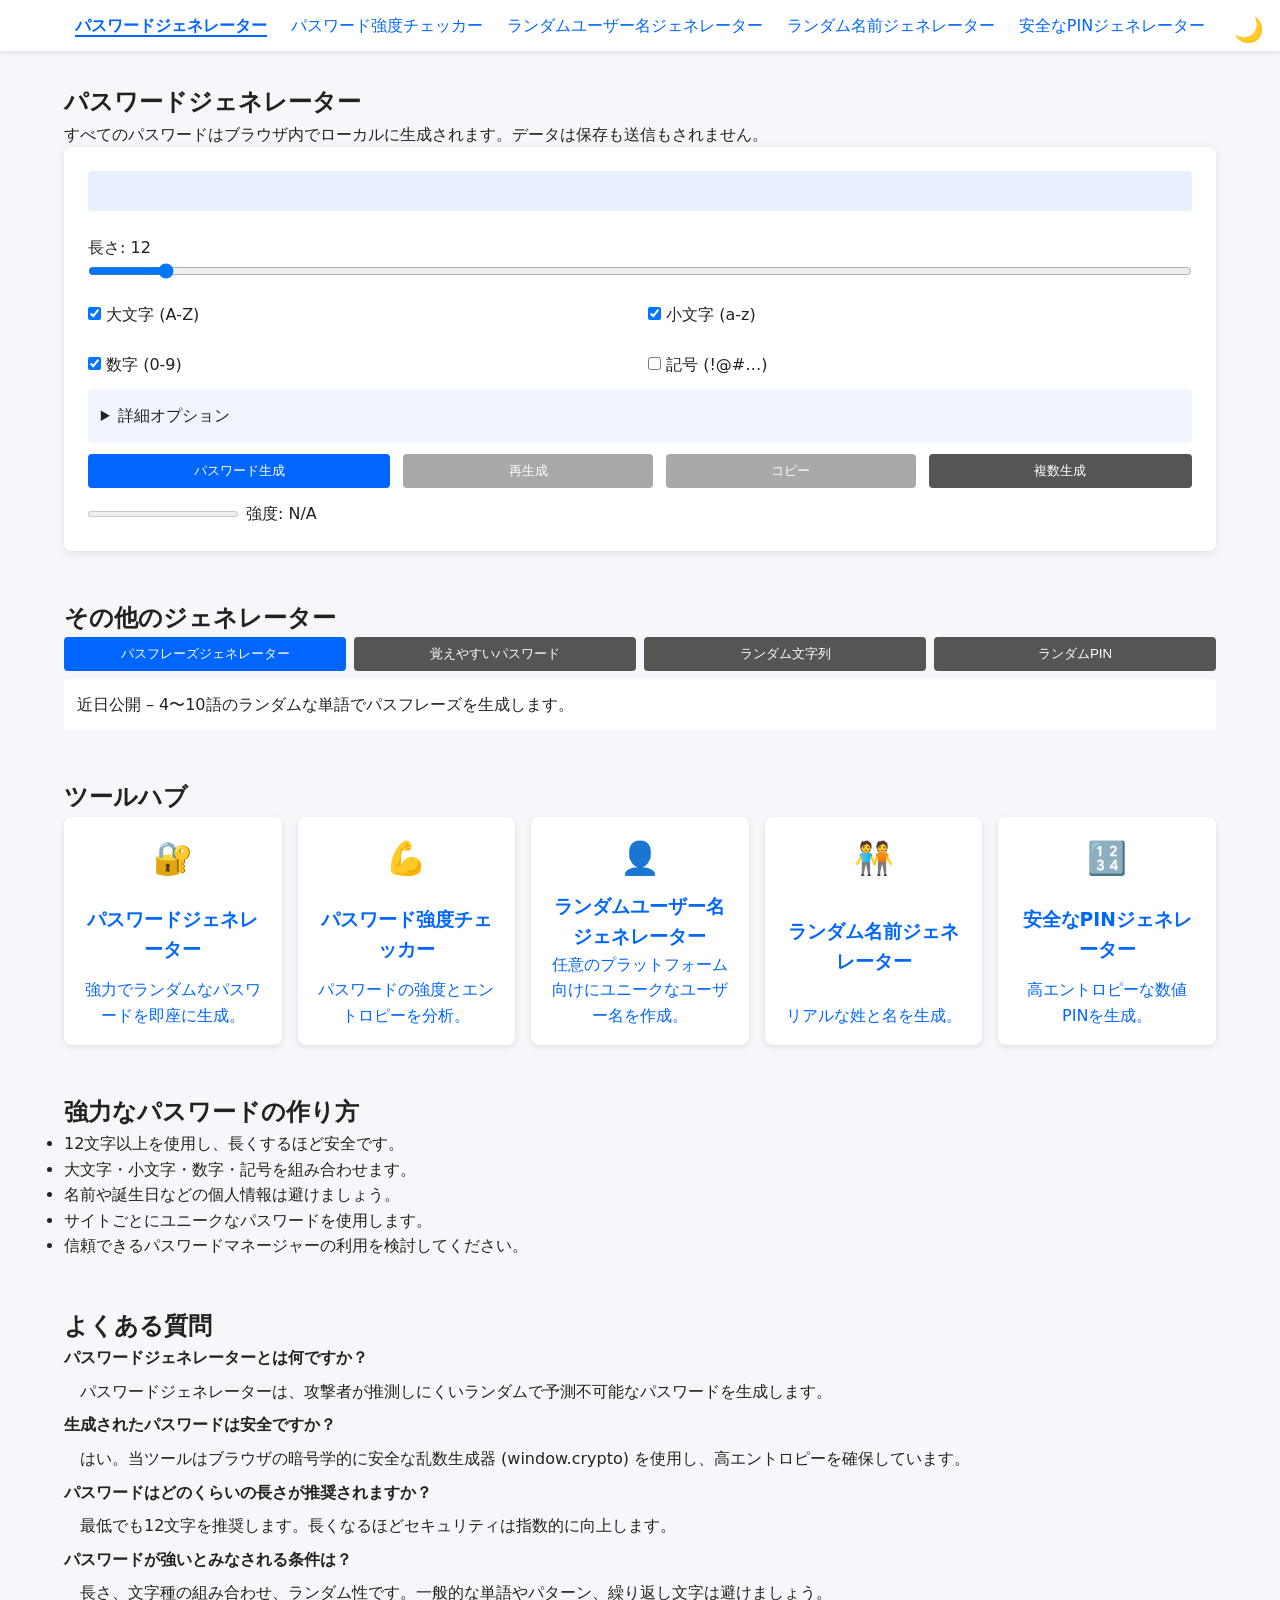
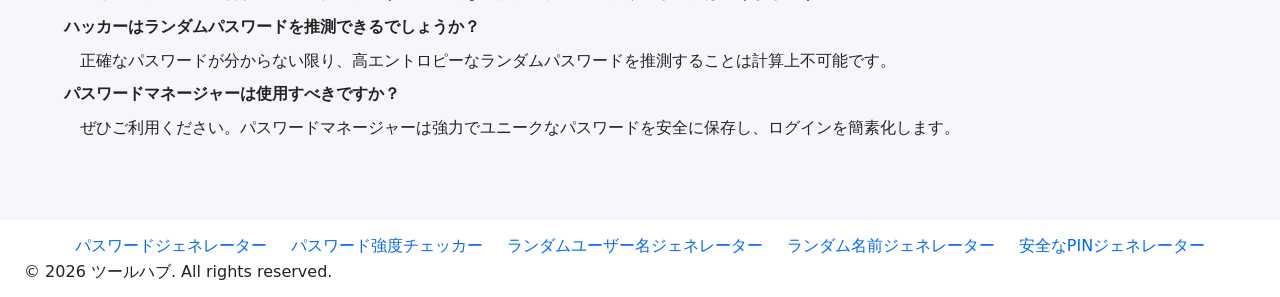
==== index.html @ 61b1cccb "init" ====
<!DOCTYPE html>
<html lang="ja">

<head>
    <meta charset="UTF-8" />
    <meta http-equiv="X-UA-Compatible" content="IE=edge" />
    <meta name="viewport" content="width=device-width, initial-scale=1.0" />
    <title>パスワードジェネレーター – 安全なオンラインツールハブ</title>
    <meta name="description" content="ブラウザで即座に強力で安全なパスワードを生成します。データは保存も送信もされません。強度メーター、エントロピー計算、詳細オプションを含みます。" />
    <meta name="keywords"
        content="パスワードジェネレーター,安全なパスワードジェネレーター,ランダムパスワードジェネレーター,強力なパスワードジェネレーター,WiFiパスワードジェネレーター,パスワードメーカー,オンラインパスワードジェネレーター" />
    <!-- Open Graph -->
    <meta property="og:title" content="パスワードジェネレーター – 安全なオンラインツールハブ" />
    <meta property="og:description" content="ブラウザで即座に強力で安全なパスワードを生成します。データは保存も送信もされません。" />
    <meta property="og:type" content="website" />
    <meta property="og:url" content="https://example.com/" />
    <meta property="og:image" content="https://example.com/assets/og-image.png" />
    <!-- Twitter Card -->
    <meta name="twitter:card" content="summary_large_image" />
    <meta name="twitter:title" content="パスワードジェネレーター – 安全なオンラインツールハブ" />
    <meta name="twitter:description" content="ブラウザで即座に強力で安全なパスワードを生成します。データは保存も送信もされません。" />
    <meta name="twitter:image" content="https://example.com/assets/twitter-image.png" />
    <link rel="stylesheet" href="css/style.css" />
</head>

<body>
    <!-- ダーク/ライトモード切替 -->
    <button id="theme-toggle" aria-label="ダーク/ライトモード切替" class="theme-toggle">🌙</button>

    <!-- 上部ナビゲーション -->
    <nav class="top-nav" aria-label="メインナビゲーション">
        <ul>
            <li><a href="#password-generator" class="nav-link active">パスワードジェネレーター</a></li>
            <li><a href="tools/password-strength-checker.html" class="nav-link">パスワード強度チェッカー</a></li>
            <li><a href="tools/random-username-generator.html" class="nav-link">ランダムユーザー名ジェネレーター</a></li>
            <li><a href="tools/random-name-generator.html" class="nav-link">ランダム名前ジェネレーター</a></li>
            <li><a href="tools/secure-pin-generator.html" class="nav-link">安全なPINジェネレーター</a></li>
        </ul>
    </nav>

    <main>
        <!-- パスワードジェネレーターセクション -->
        <section id="password-generator" class="section">
            <h1>パスワードジェネレーター</h1>
            <p class="notice">すべてのパスワードはブラウザ内でローカルに生成されます。データは保存も送信もされません。</p>
            <div class="generator-container">
                <div class="output-box" aria-live="polite" id="password-output" tabindex="0"></div>
                <div class="controls">
                    <label for="length">長さ: <span id="length-value">12</span></label>
                    <input type="range" id="length" min="4" max="128" value="12" />
                    <div class="checkboxes">
                        <label><input type="checkbox" id="uppercase" checked /> 大文字 (A‑Z)</label>
                        <label><input type="checkbox" id="lowercase" checked /> 小文字 (a‑z)</label>
                        <label><input type="checkbox" id="numbers" checked /> 数字 (0‑9)</label>
                        <label><input type="checkbox" id="symbols" /> 記号 (!@#…)</label>
                    </div>
                    <details class="advanced-options">
                        <summary>詳細オプション</summary>
                        <label><input type="checkbox" id="exclude-similar" /> 類似文字を除外 (O,0,l,I)</label>
                        <label><input type="checkbox" id="exclude-ambiguous" /> 曖昧な記号を除外</label>
                        <label><input type="checkbox" id="no-repeats" /> 文字の繰り返しを避ける</label>
                        <label><input type="checkbox" id="no-sequences" /> 連続文字を避ける</label>
                        <label>プレフィックス: <input type="text" id="prefix" placeholder="例: MyApp-" /></label>
                        <label>サフィックス: <input type="text" id="suffix" placeholder="例: -2026" /></label>
                    </details>
                    <div class="action-buttons">
                        <button id="generate-btn" class="primary">パスワード生成</button>
                        <button id="regenerate-btn" class="secondary" disabled>再生成</button>
                        <button id="copy-btn" class="secondary" disabled>コピー</button>
                        <button id="multiple-btn" class="secondary">複数生成</button>
                    </div>
                    <div class="strength-meter">
                        <meter id="strength-meter" min="0" max="100" value="0"></meter>
                        <span id="strength-label">強度: N/A</span>
                        <span id="entropy-value"></span>
                    </div>
                </div>
            </div>
        </section>

        <!-- 追加ジェネレータータブ -->
        <section class="section" id="additional-generators">
            <h2>その他のジェネレーター</h2>
            <div class="tabs">
                <button class="tab-link active" data-tab="passphrase">パスフレーズジェネレーター</button>
                <button class="tab-link" data-tab="memorable">覚えやすいパスワード</button>
                <button class="tab-link" data-tab="random-string">ランダム文字列</button>
                <button class="tab-link" data-tab="pin">ランダムPIN</button>
            </div>
            <div class="tab-content" id="passphrase" style="display:block;">
                <p>近日公開 – 4〜10語のランダムな単語でパスフレーズを生成します。</p>
            </div>
            <div class="tab-content" id="memorable" style="display:none;">
                <p>近日公開 – 発音しやすく覚えやすいパスワードを生成します。</p>
            </div>
            <div class="tab-content" id="random-string" style="display:none;">
                <p>近日公開 – ランダムな英数字文字列を生成します。</p>
            </div>
            <div class="tab-content" id="pin" style="display:none;">
                <p>近日公開 – 高エントロピーな数値PINを生成します。</p>
            </div>
        </section>

        <!-- ツールハブグリッド -->
        <section class="section" id="tools-hub">
            <h2>ツールハブ</h2>
            <div class="grid">
                <a href="#password-generator" class="card">
                    <div class="icon">🔐</div>
                    <h3>パスワードジェネレーター</h3>
                    <p>強力でランダムなパスワードを即座に生成。</p>
                </a>
                <a href="tools/password-strength-checker.html" class="card">
                    <div class="icon">💪</div>
                    <h3>パスワード強度チェッカー</h3>
                    <p>パスワードの強度とエントロピーを分析。</p>
                </a>
                <a href="tools/random-username-generator.html" class="card">
                    <div class="icon">👤</div>
                    <h3>ランダムユーザー名ジェネレーター</h3>
                    <p>任意のプラットフォーム向けにユニークなユーザー名を作成。</p>
                </a>
                <a href="tools/random-name-generator.html" class="card">
                    <div class="icon">🧑‍🤝‍🧑</div>
                    <h3>ランダム名前ジェネレーター</h3>
                    <p>リアルな姓と名を生成。</p>
                </a>
                <a href="tools/secure-pin-generator.html" class="card">
                    <div class="icon">🔢</div>
                    <h3>安全なPINジェネレーター</h3>
                    <p>高エントロピーな数値PINを生成。</p>
                </a>
            </div>
        </section>

        <!-- 教育コンテンツ -->
        <section class="section" id="education">
            <h2>強力なパスワードの作り方</h2>
            <ul>
                <li>12文字以上を使用し、長くするほど安全です。</li>
                <li>大文字・小文字・数字・記号を組み合わせます。</li>
                <li>名前や誕生日などの個人情報は避けましょう。</li>
                <li>サイトごとにユニークなパスワードを使用します。</li>
                <li>信頼できるパスワードマネージャーの利用を検討してください。</li>
            </ul>
        </section>

        <!-- FAQ セクション -->
        <section class="section" id="faq">
            <h2>よくある質問</h2>
            <dl>
                <dt>パスワードジェネレーターとは何ですか？</dt>
                <dd>パスワードジェネレーターは、攻撃者が推測しにくいランダムで予測不可能なパスワードを生成します。</dd>
                <dt>生成されたパスワードは安全ですか？</dt>
                <dd>はい。当ツールはブラウザの暗号学的に安全な乱数生成器 (window.crypto) を使用し、高エントロピーを確保しています。</dd>
                <dt>パスワードはどのくらいの長さが推奨されますか？</dt>
                <dd>最低でも12文字を推奨します。長くなるほどセキュリティは指数的に向上します。</dd>
                <dt>パスワードが強いとみなされる条件は？</dt>
                <dd>長さ、文字種の組み合わせ、ランダム性です。一般的な単語やパターン、繰り返し文字は避けましょう。</dd>
                <dt>ハッカーはランダムパスワードを推測できるでしょうか？</dt>
                <dd>正確なパスワードが分からない限り、高エントロピーなランダムパスワードを推測することは計算上不可能です。</dd>
                <dt>パスワードマネージャーは使用すべきですか？</dt>
                <dd>ぜひご利用ください。パスワードマネージャーは強力でユニークなパスワードを安全に保存し、ログインを簡素化します。</dd>
            </dl>
        </section>
    </main>

    <!-- フッターナビゲーション -->
    <footer class="bottom-nav" aria-label="フッターナビゲーション">
        <ul>
            <li><a href="#password-generator" class="nav-link">パスワードジェネレーター</a></li>
            <li><a href="tools/password-strength-checker.html" class="nav-link">パスワード強度チェッカー</a></li>
            <li><a href="tools/random-username-generator.html" class="nav-link">ランダムユーザー名ジェネレーター</a></li>
            <li><a href="tools/random-name-generator.html" class="nav-link">ランダム名前ジェネレーター</a></li>
            <li><a href="tools/secure-pin-generator.html" class="nav-link">安全なPINジェネレーター</a></li>
        </ul>
        <p>&copy; 2026 ツールハブ. All rights reserved.</p>
    </footer>

    <!-- JSON‑LD 構造化データ -->
    <script type="application/ld+json">
  {
    "@context": "https://schema.org",
    "@type": "SoftwareApplication",
    "name": "パスワードジェネレーター",
    "description": "ブラウザで即座に強力で安全なパスワードを生成します。データは保存も送信もされません。",
    "applicationCategory": "SecurityApplication",
    "operatingSystem": "All",
    "offers": { "@type": "Offer", "price": "0", "priceCurrency": "USD" }
  }
  </script>
    <script type="application/ld+json">
  {
    "@context": "https://schema.org",
    "@type": "FAQPage",
    "mainEntity": [
      { "@type": "Question", "name": "パスワードジェネレーターとは何ですか？", "acceptedAnswer": { "@type": "Answer", "text": "パスワードジェネレーターは、攻撃者が推測しにくいランダムで予測不可能なパスワードを生成します。" } },
      { "@type": "Question", "name": "生成されたパスワードは安全ですか？", "acceptedAnswer": { "@type": "Answer", "text": "はい。当ツールはブラウザの暗号学的に安全な乱数生成器 (window.crypto) を使用し、高エントロピーを確保しています。" } },
      { "@type": "Question", "name": "パスワードはどのくらいの長さが推奨されますか？", "acceptedAnswer": { "@type": "Answer", "text": "最低でも12文字を推奨します。長くなるほどセキュリティは指数的に向上します。" } },
      { "@type": "Question", "name": "パスワードが強いとみなされる条件は？", "acceptedAnswer": { "@type": "Answer", "text": "長さ、文字種の組み合わせ、ランダム性です。一般的な単語やパターン、繰り返し文字は避けましょう。" } },
      { "@type": "Question", "name": "ハッカーはランダムパスワードを推測できるでしょうか？", "acceptedAnswer": { "@type": "Answer", "text": "正確なパスワードが分からない限り、高エントロピーなランダムパスワードを推測することは計算上不可能です。" } },
      { "@type": "Question", "name": "パスワードマネージャーは使用すべきですか？", "acceptedAnswer": { "@type": "Answer", "text": "ぜひご利用ください。パスワードマネージャーは強力でユニークなパスワードを安全に保存し、ログインを簡素化します。" } }
    ]
  }
  </script>

    <script src="js/password-generator.js"></script>
    <script src="js/password-strength.js"></script>
</body>

</html>
---- css/style.css ----
/* CSS Variables for Light/Dark Themes */
:root {
  --bg-color: #f5f7fa;
  --text-color: #222222;
  --primary-color: #0066ff;
  --secondary-color: #555555;
  --card-bg: #ffffff;
  --card-shadow: rgba(0, 0, 0, 0.1);
  --accent-color: #ff6600;
}
[data-theme="dark"] {
  --bg-color: #121212;
  --text-color: #e0e0e0;
  --primary-color: #4a90e2;
  --secondary-color: #bbbbbb;
  --card-bg: #1e1e1e;
  --card-shadow: rgba(0, 0, 0, 0.5);
  --accent-color: #ff9500;
}

* {
  box-sizing: border-box;
  margin: 0;
  padding: 0;
}

body {
  font-family: 'Inter', system-ui, sans-serif;
  background: var(--bg-color);
  color: var(--text-color);
  line-height: 1.6;
  min-height: 100vh;
  display: flex;
  flex-direction: column;
}

a {
  color: var(--primary-color);
  text-decoration: none;
  transition: color 0.2s;
}
a:hover {
  color: var(--accent-color);
}

.top-nav, .bottom-nav {
  background: var(--card-bg);
  box-shadow: 0 2px 4px var(--card-shadow);
  padding: 0.8rem 1.5rem;
}
.top-nav ul, .bottom-nav ul {
  display: flex;
  gap: 1.5rem;
  list-style: none;
  justify-content: center;
}
.top-nav .nav-link.active {
  font-weight: 600;
  border-bottom: 2px solid var(--primary-color);
}

.theme-toggle {
  position: fixed;
  top: 1rem;
  right: 1rem;
  background: none;
  border: none;
  font-size: 1.5rem;
  cursor: pointer;
}

main {
  flex: 1;
  max-width: 1200px;
  margin: 2rem auto;
  width: 90%;
}

.section {
  margin-bottom: 3rem;
}

.generator-container {
  display: flex;
  flex-direction: column;
  gap: 1rem;
  background: var(--card-bg);
  padding: 1.5rem;
  border-radius: 8px;
  box-shadow: 0 2px 8px var(--card-shadow);
}

.output-box {
  font-family: 'Courier New', monospace;
  font-size: 1.2rem;
  background: #e8f0fe;
  padding: 0.8rem;
  border-radius: 4px;
  word-break: break-all;
  min-height: 2.5rem;
}
[data-theme="dark"] .output-box { background: #2c3e50; }

.controls label {
  display: block;
  margin-top: 0.5rem;
}
.controls input[type="range"] {
  width: 100%;
}
.checkboxes {
  display: flex;
  flex-wrap: wrap;
  gap: 1rem;
  margin-top: 0.5rem;
}
.checkboxes label {
  flex: 1 1 45%;
}

details.advanced-options {
  margin-top: 0.8rem;
  background: #f0f4ff;
  padding: 0.8rem;
  border-radius: 4px;
}
[data-theme="dark"] details.advanced-options { background: #2a2f3a; }

.action-buttons {
  display: flex;
  flex-wrap: wrap;
  gap: 0.8rem;
  margin-top: 0.8rem;
}
.action-buttons button {
  flex: 1 1 auto;
  padding: 0.5rem 1rem;
  border: none;
  border-radius: 4px;
  cursor: pointer;
  transition: background 0.2s, transform 0.1s;
}
button.primary { background: var(--primary-color); color: #fff; }
button.secondary { background: var(--secondary-color); color: #fff; }
button:disabled { opacity: 0.5; cursor: not-allowed; }
button:hover:not(:disabled) { transform: translateY(-2px); }

.strength-meter {
  margin-top: 0.8rem;
  display: flex;
  align-items: center;
  gap: 0.5rem;
}
#strength-meter {
  width: 150px;
  height: 12px;
}

/* Tabs */
.tabs {
  display: flex;
  gap: 0.5rem;
  margin-bottom: 0.5rem;
}
.tab-link {
  flex: 1;
  padding: 0.5rem;
  background: var(--secondary-color);
  color: #fff;
  border: none;
  border-radius: 4px;
  cursor: pointer;
}
.tab-link.active { background: var(--primary-color); }
.tab-content { padding: 0.8rem; background: var(--card-bg); border-radius: 4px; }

/* Tools Hub Grid */
.grid {
  display: grid;
  grid-template-columns: repeat(auto-fit, minmax(200px, 1fr));
  gap: 1rem;
}
.card {
  background: var(--card-bg);
  padding: 1rem;
  border-radius: 8px;
  text-align: center;
  box-shadow: 0 2px 6px var(--card-shadow);
  transition: transform 0.2s, box-shadow 0.2s;
  display: flex;
  flex-direction: column;
  justify-content: space-between;
  height: 100%;
}
.card:hover {
  transform: translateY(-4px);
  box-shadow: 0 4px 12px var(--card-shadow);
}
.card .icon { font-size: 2rem; margin-bottom: 0.5rem; }

/* FAQ */
dl { display: grid; gap: 0.5rem; }
dt { font-weight: 600; }
dd { margin-left: 1rem; }

/* Responsive */
@media (max-width: 600px) {
  .top-nav ul, .bottom-nav ul { flex-direction: column; align-items: center; }
  .grid { grid-template-columns: 1fr; }
}
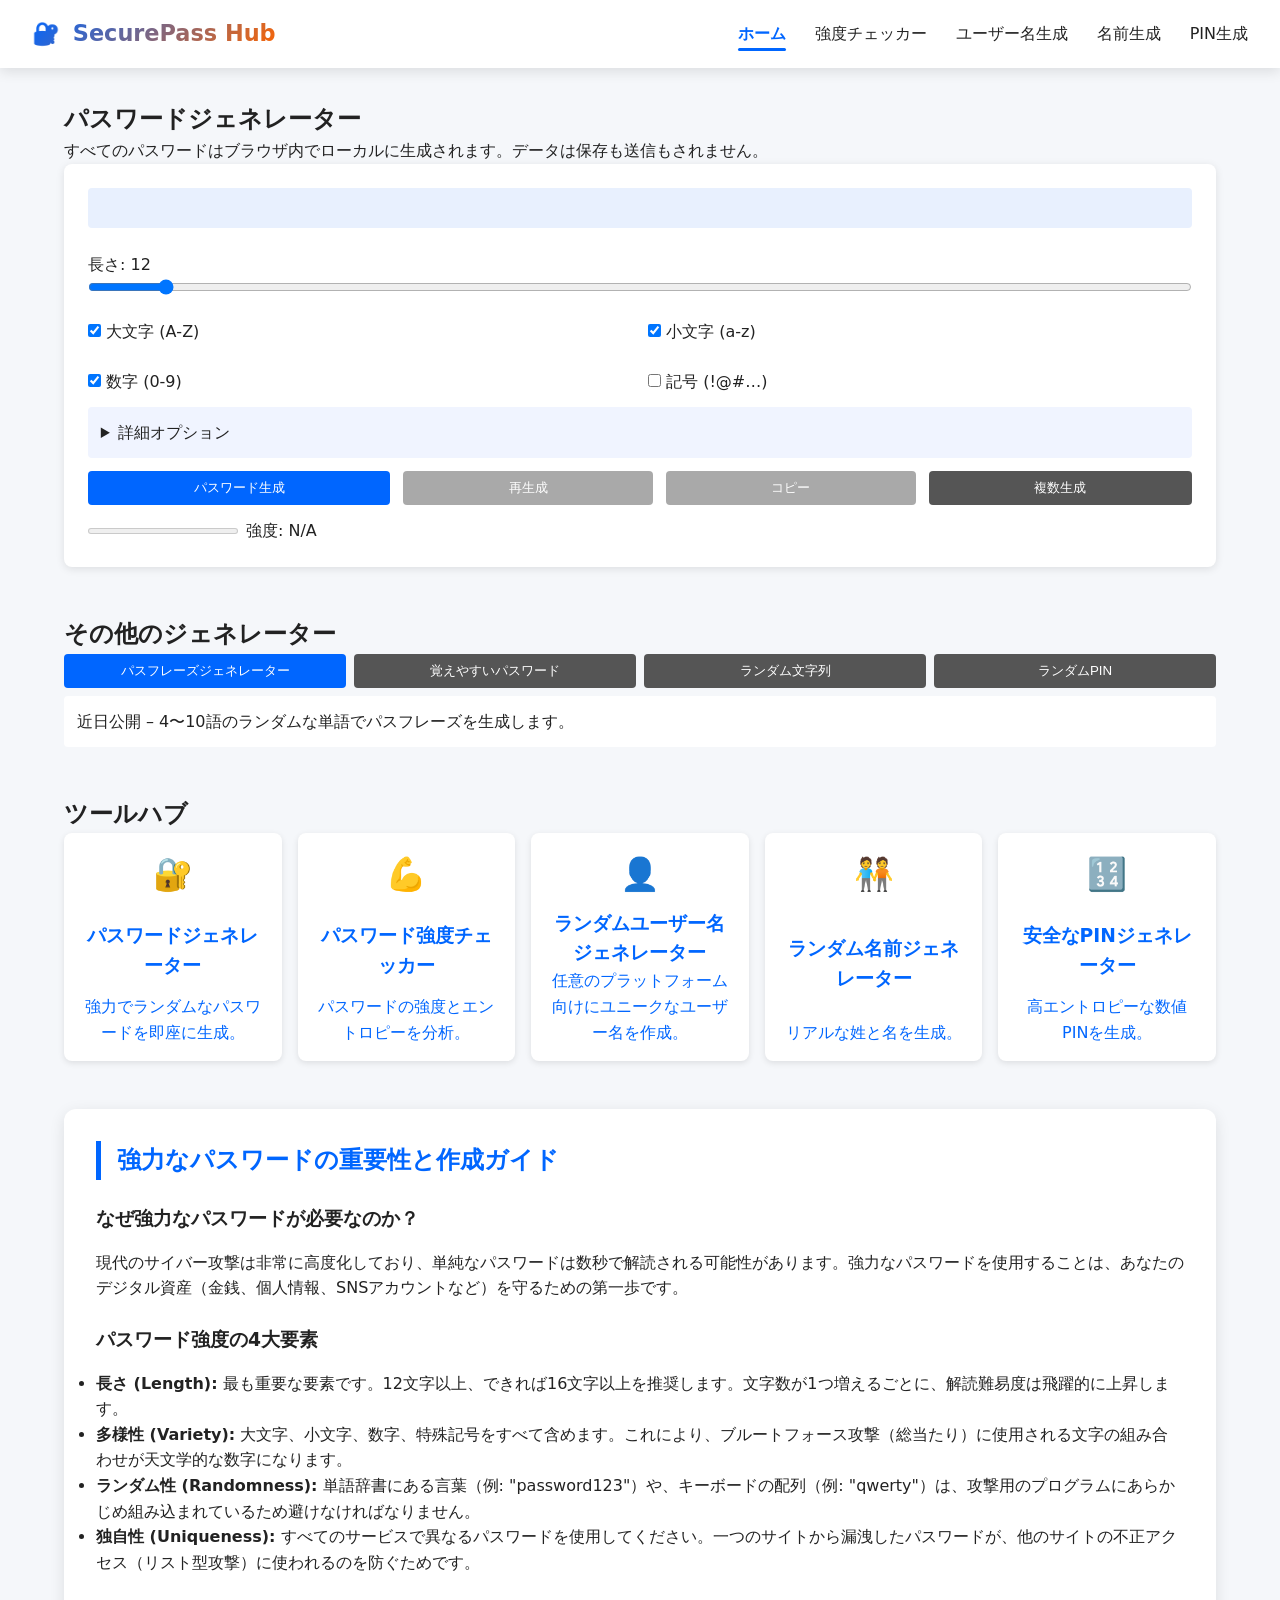
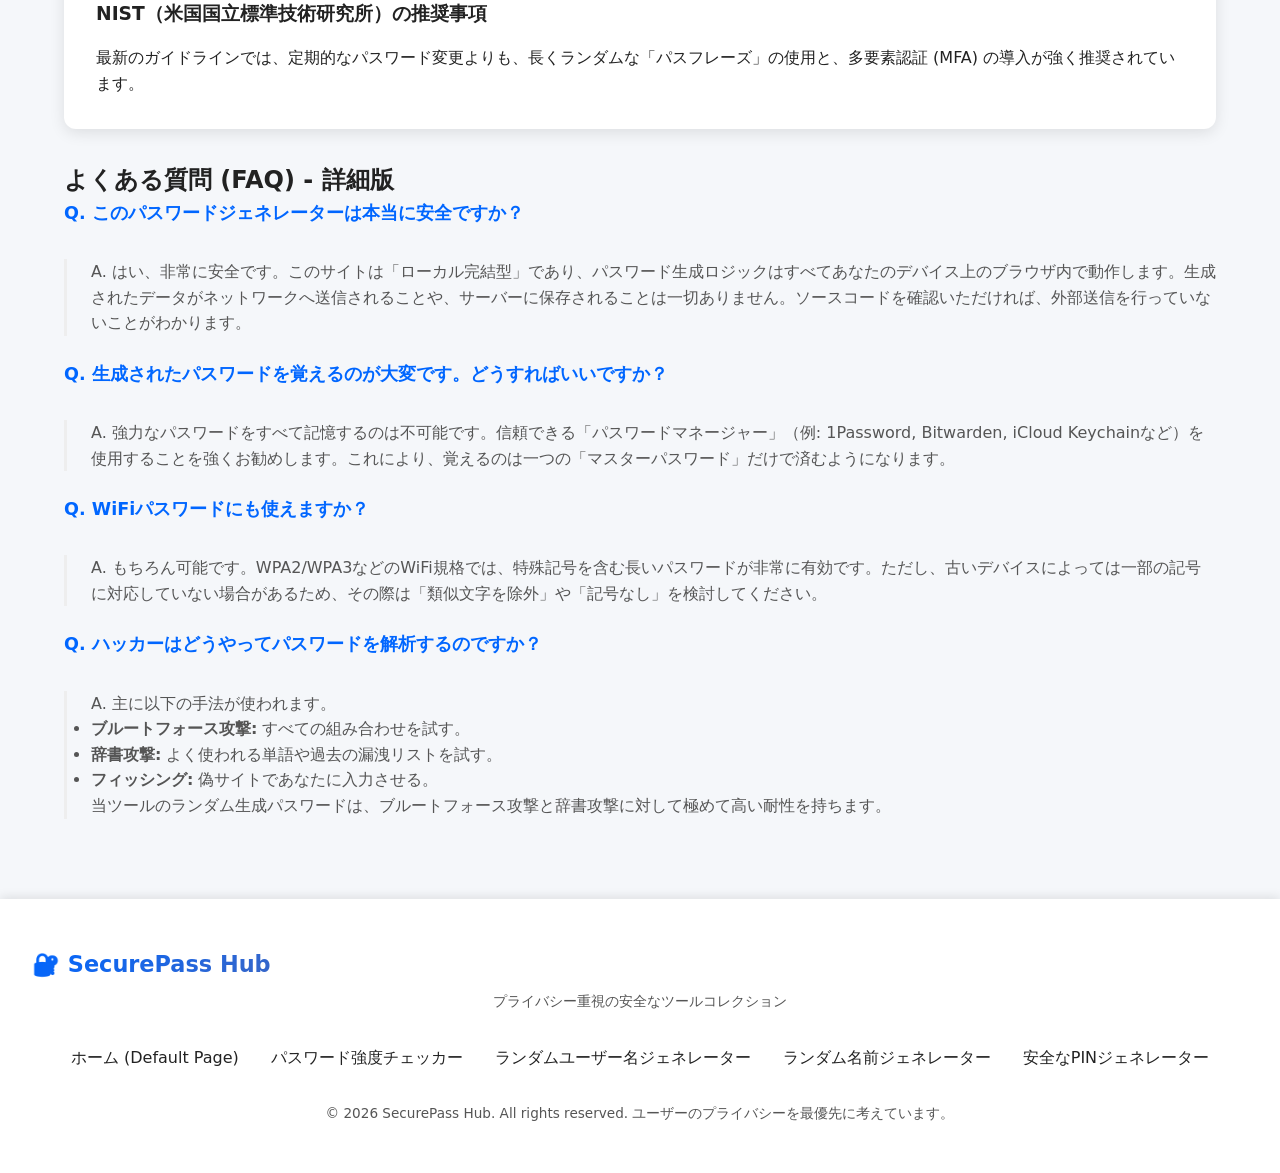
==== commit 972fd85e: "Initial commit" ====
--- a/index.html
+++ b/index.html
@@ -27,15 +27,19 @@
     <!-- ダーク/ライトモード切替 -->
     <button id="theme-toggle" aria-label="ダーク/ライトモード切替" class="theme-toggle">🌙</button>
 
-    <!-- 上部ナビゲーション -->
     <nav class="top-nav" aria-label="メインナビゲーション">
-        <ul>
-            <li><a href="#password-generator" class="nav-link active">パスワードジェネレーター</a></li>
-            <li><a href="tools/password-strength-checker.html" class="nav-link">パスワード強度チェッカー</a></li>
-            <li><a href="tools/random-username-generator.html" class="nav-link">ランダムユーザー名ジェネレーター</a></li>
-            <li><a href="tools/random-name-generator.html" class="nav-link">ランダム名前ジェネレーター</a></li>
-            <li><a href="tools/secure-pin-generator.html" class="nav-link">安全なPINジェネレーター</a></li>
-        </ul>
+        <a href="index.html" class="site-brand">
+            <span>🔐</span> SecurePass Hub
+        </a>
+        <div class="nav-container">
+            <ul>
+                <li><a href="index.html" class="nav-link active">ホーム</a></li>
+                <li><a href="tools/password-strength-checker.html" class="nav-link">強度チェッカー</a></li>
+                <li><a href="tools/random-username-generator.html" class="nav-link">ユーザー名生成</a></li>
+                <li><a href="tools/random-name-generator.html" class="nav-link">名前生成</a></li>
+                <li><a href="tools/secure-pin-generator.html" class="nav-link">PIN生成</a></li>
+            </ul>
+        </div>
     </nav>
 
     <main>
@@ -133,48 +137,65 @@
             </div>
         </section>
 
-        <!-- 教育コンテンツ -->
-        <section class="section" id="education">
-            <h2>強力なパスワードの作り方</h2>
-            <ul>
-                <li>12文字以上を使用し、長くするほど安全です。</li>
-                <li>大文字・小文字・数字・記号を組み合わせます。</li>
-                <li>名前や誕生日などの個人情報は避けましょう。</li>
-                <li>サイトごとにユニークなパスワードを使用します。</li>
-                <li>信頼できるパスワードマネージャーの利用を検討してください。</li>
-            </ul>
+        <!-- 詳細教育コンテンツ -->
+        <section class="section content-detail" id="education">
+            <h2>強力なパスワードの重要性と作成ガイド</h2>
+            <div class="detail-text">
+                <h3>なぜ強力なパスワードが必要なのか？</h3>
+                <p>現代のサイバー攻撃は非常に高度化しており、単純なパスワードは数秒で解読される可能性があります。強力なパスワードを使用することは、あなたのデジタル資産（金銭、個人情報、SNSアカウントなど）を守るための第一歩です。</p>
+                
+                <h3>パスワード強度の4大要素</h3>
+                <ul>
+                    <li><strong>長さ (Length):</strong> 最も重要な要素です。12文字以上、できれば16文字以上を推奨します。文字数が1つ増えるごとに、解読難易度は飛躍的に上昇します。</li>
+                    <li><strong>多様性 (Variety):</strong> 大文字、小文字、数字、特殊記号をすべて含めます。これにより、ブルートフォース攻撃（総当たり）に使用される文字の組み合わせが天文学的な数字になります。</li>
+                    <li><strong>ランダム性 (Randomness):</strong> 単語辞書にある言葉（例: "password123"）や、キーボードの配列（例: "qwerty"）は、攻撃用のプログラムにあらかじめ組み込まれているため避けなければなりません。</li>
+                    <li><strong>独自性 (Uniqueness):</strong> すべてのサービスで異なるパスワードを使用してください。一つのサイトから漏洩したパスワードが、他のサイトの不正アクセス（リスト型攻撃）に使われるのを防ぐためです。</li>
+                </ul>
+
+                <h3>NIST（米国国立標準技術研究所）の推奨事項</h3>
+                <p>最新のガイドラインでは、定期的なパスワード変更よりも、長くランダムな「パスフレーズ」の使用と、多要素認証 (MFA) の導入が強く推奨されています。</p>
+            </div>
         </section>
 
         <!-- FAQ セクション -->
-        <section class="section" id="faq">
-            <h2>よくある質問</h2>
+        <section class="section faq-section" id="faq">
+            <h2>よくある質問 (FAQ) - 詳細版</h2>
             <dl>
-                <dt>パスワードジェネレーターとは何ですか？</dt>
-                <dd>パスワードジェネレーターは、攻撃者が推測しにくいランダムで予測不可能なパスワードを生成します。</dd>
-                <dt>生成されたパスワードは安全ですか？</dt>
-                <dd>はい。当ツールはブラウザの暗号学的に安全な乱数生成器 (window.crypto) を使用し、高エントロピーを確保しています。</dd>
-                <dt>パスワードはどのくらいの長さが推奨されますか？</dt>
-                <dd>最低でも12文字を推奨します。長くなるほどセキュリティは指数的に向上します。</dd>
-                <dt>パスワードが強いとみなされる条件は？</dt>
-                <dd>長さ、文字種の組み合わせ、ランダム性です。一般的な単語やパターン、繰り返し文字は避けましょう。</dd>
-                <dt>ハッカーはランダムパスワードを推測できるでしょうか？</dt>
-                <dd>正確なパスワードが分からない限り、高エントロピーなランダムパスワードを推測することは計算上不可能です。</dd>
-                <dt>パスワードマネージャーは使用すべきですか？</dt>
-                <dd>ぜひご利用ください。パスワードマネージャーは強力でユニークなパスワードを安全に保存し、ログインを簡素化します。</dd>
+                <dt>Q. このパスワードジェネレーターは本当に安全ですか？</dt>
+                <dd>A. はい、非常に安全です。このサイトは「ローカル完結型」であり、パスワード生成ロジックはすべてあなたのデバイス上のブラウザ内で動作します。生成されたデータがネットワークへ送信されることや、サーバーに保存されることは一切ありません。ソースコードを確認いただければ、外部送信を行っていないことがわかります。</dd>
+
+                <dt>Q. 生成されたパスワードを覚えるのが大変です。どうすればいいですか？</dt>
+                <dd>A. 強力なパスワードをすべて記憶するのは不可能です。信頼できる「パスワードマネージャー」（例: 1Password, Bitwarden, iCloud Keychainなど）を使用することを強くお勧めします。これにより、覚えるのは一つの「マスターパスワード」だけで済むようになります。</dd>
+
+                <dt>Q. WiFiパスワードにも使えますか？</dt>
+                <dd>A. もちろん可能です。WPA2/WPA3などのWiFi規格では、特殊記号を含む長いパスワードが非常に有効です。ただし、古いデバイスによっては一部の記号に対応していない場合があるため、その際は「類似文字を除外」や「記号なし」を検討してください。</dd>
+
+                <dt>Q. ハッカーはどうやってパスワードを解析するのですか？</dt>
+                <dd>A. 主に以下の手法が使われます。
+                    <ul>
+                        <li><strong>ブルートフォース攻撃:</strong> すべての組み合わせを試す。</li>
+                        <li><strong>辞書攻撃:</strong> よく使われる単語や過去の漏洩リストを試す。</li>
+                        <li><strong>フィッシング:</strong> 偽サイトであなたに入力させる。</li>
+                    </ul>
+                    当ツールのランダム生成パスワードは、ブルートフォース攻撃と辞書攻撃に対して極めて高い耐性を持ちます。</dd>
             </dl>
         </section>
     </main>
 
     <!-- フッターナビゲーション -->
     <footer class="bottom-nav" aria-label="フッターナビゲーション">
+        <div class="footer-brand">
+            <a href="index.html" class="site-brand">🔐 SecurePass Hub</a>
+            <p>プライバシー重視の安全なツールコレクション</p>
+        </div>
         <ul>
-            <li><a href="#password-generator" class="nav-link">パスワードジェネレーター</a></li>
+            <li><a href="index.html" class="nav-link">ホーム (Default Page)</a></li>
             <li><a href="tools/password-strength-checker.html" class="nav-link">パスワード強度チェッカー</a></li>
             <li><a href="tools/random-username-generator.html" class="nav-link">ランダムユーザー名ジェネレーター</a></li>
             <li><a href="tools/random-name-generator.html" class="nav-link">ランダム名前ジェネレーター</a></li>
             <li><a href="tools/secure-pin-generator.html" class="nav-link">安全なPINジェネレーター</a></li>
         </ul>
-        <p>&copy; 2026 ツールハブ. All rights reserved.</p>
+        <p class="copyright">&copy; 2026 SecurePass Hub. All rights reserved. ユーザーのプライバシーを最優先に考えています。</p>
     </footer>
 
     <!-- JSON‑LD 構造化データ -->
--- a/css/style.css
+++ b/css/style.css
@@ -43,20 +43,104 @@
   color: var(--accent-color);
 }
 
-.top-nav, .bottom-nav {
-  background: var(--card-bg);
-  box-shadow: 0 2px 4px var(--card-shadow);
-  padding: 0.8rem 1.5rem;
-}
-.top-nav ul, .bottom-nav ul {
-  display: flex;
-  gap: 1.5rem;
+.top-nav {
+  display: flex;
+  justify-content: space-between;
+  align-items: center;
+  background: var(--card-bg);
+  box-shadow: 0 4px 12px var(--card-shadow);
+  padding: 1rem 2rem;
+  position: sticky;
+  top: 0;
+  z-index: 1000;
+}
+
+.site-brand {
+  display: flex;
+  align-items: center;
+  gap: 0.8rem;
+  font-size: 1.4rem;
+  font-weight: 800;
+  color: var(--primary-color);
+  text-decoration: none;
+  background: linear-gradient(135deg, var(--primary-color), var(--accent-color));
+  -webkit-background-clip: text;
+  background-clip: text;
+  -webkit-text-fill-color: transparent;
+  transition: transform 0.3s ease;
+}
+
+.site-brand:hover {
+  transform: scale(1.05);
+}
+
+.nav-container ul {
+  display: flex;
+  gap: 1.8rem;
+  list-style: none;
+  margin: 0;
+  padding: 0;
+}
+
+.nav-link {
+  font-weight: 500;
+  color: var(--text-color);
+  padding: 0.5rem 0;
+  position: relative;
+  transition: color 0.3s;
+}
+
+.nav-link:hover {
+  color: var(--primary-color);
+}
+
+.nav-link.active {
+  color: var(--primary-color);
+  font-weight: 700;
+}
+
+.nav-link.active::after {
+  content: '';
+  position: absolute;
+  bottom: 0;
+  left: 0;
+  width: 100%;
+  height: 3px;
+  background: var(--primary-color);
+  border-radius: 2px;
+}
+
+.bottom-nav {
+  background: var(--card-bg);
+  box-shadow: 0 -2px 10px var(--card-shadow);
+  padding: 3rem 2rem;
+  margin-top: auto;
+  text-align: center;
+}
+
+.footer-brand {
+  margin-bottom: 2rem;
+}
+
+.footer-brand p {
+  margin-top: 0.5rem;
+  color: var(--secondary-color);
+  font-size: 0.9rem;
+}
+
+.bottom-nav ul {
+  display: flex;
+  gap: 2rem;
   list-style: none;
   justify-content: center;
-}
-.top-nav .nav-link.active {
-  font-weight: 600;
-  border-bottom: 2px solid var(--primary-color);
+  margin-bottom: 2rem;
+  flex-wrap: wrap;
+}
+
+.copyright {
+  font-size: 0.85rem;
+  color: var(--secondary-color);
+  margin-top: 1rem;
 }
 
 .theme-toggle {
@@ -204,7 +288,65 @@
 dd { margin-left: 1rem; }
 
 /* Responsive */
+@media (max-width: 900px) {
+  .top-nav {
+    flex-direction: column;
+    gap: 1rem;
+    padding: 1rem;
+  }
+}
+
 @media (max-width: 600px) {
-  .top-nav ul, .bottom-nav ul { flex-direction: column; align-items: center; }
-  .grid { grid-template-columns: 1fr; }
-}
+  .nav-container ul {
+    flex-direction: column;
+    align-items: center;
+    gap: 0.8rem;
+  }
+  .bottom-nav ul {
+    flex-direction: column;
+    gap: 0.8rem;
+  }
+  .grid {
+    grid-template-columns: 1fr;
+  }
+}
+
+/* Detail & FAQ Styling Expansion */
+.content-detail {
+  background: var(--card-bg);
+  padding: 2rem;
+  border-radius: 12px;
+  box-shadow: 0 4px 15px var(--card-shadow);
+  margin-bottom: 2rem;
+}
+
+.content-detail h2 {
+  margin-bottom: 1.5rem;
+  color: var(--primary-color);
+  border-left: 5px solid var(--primary-color);
+  padding-left: 1rem;
+}
+
+.content-detail h3 {
+  margin: 1.5rem 0 1rem;
+}
+
+.faq-section dl {
+  gap: 1.5rem;
+}
+
+.faq-section dt {
+  font-size: 1.1rem;
+  color: var(--primary-color);
+  margin-bottom: 0.5rem;
+}
+
+.faq-section dd {
+  margin-left: 0;
+  padding-left: 1.5rem;
+  border-left: 3px solid #eee;
+  color: var(--secondary-color);
+}
+[data-theme="dark"] .faq-section dd {
+  border-left-color: #333;
+}
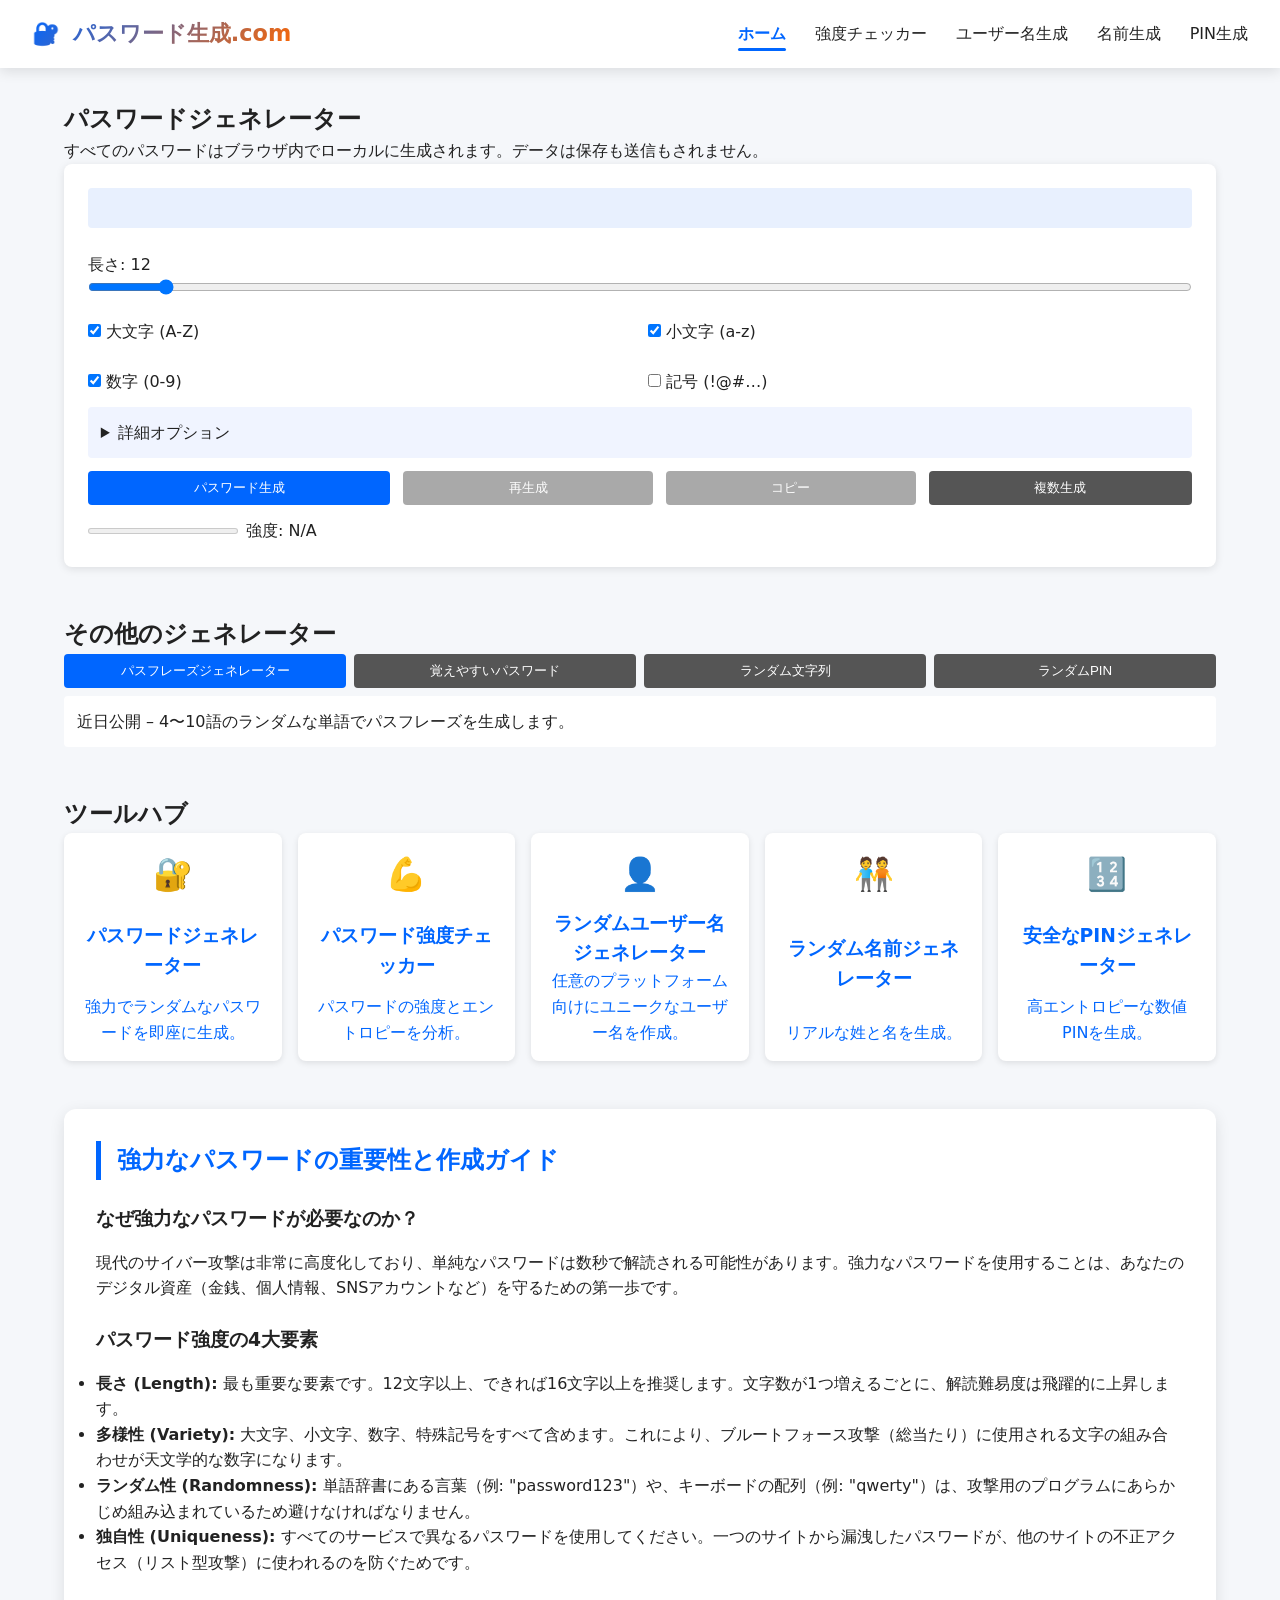
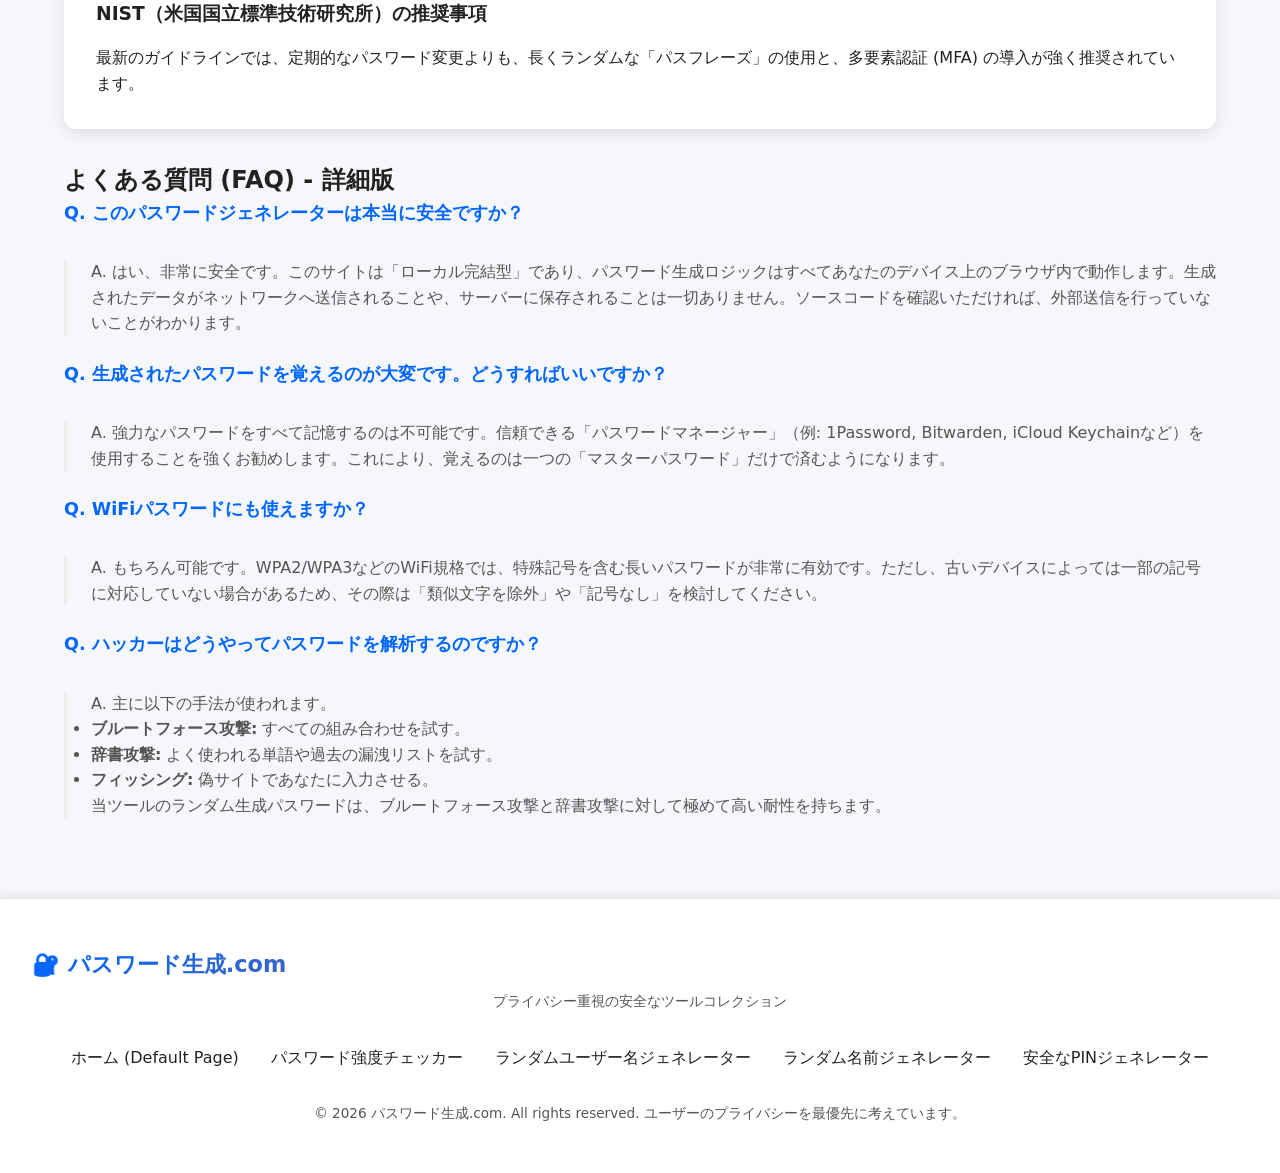
==== commit 780401ca: "Initial commit" ====
--- a/index.html
+++ b/index.html
@@ -5,13 +5,13 @@
     <meta charset="UTF-8" />
     <meta http-equiv="X-UA-Compatible" content="IE=edge" />
     <meta name="viewport" content="width=device-width, initial-scale=1.0" />
-    <title>パスワードジェネレーター – 安全なオンラインツールハブ</title>
-    <meta name="description" content="ブラウザで即座に強力で安全なパスワードを生成します。データは保存も送信もされません。強度メーター、エントロピー計算、詳細オプションを含みます。" />
+    <title>パスワード生成.com – 安全な強力パスワード作成ツール</title>
+    <meta name="description" content="パスワード生成.comは、ブラウザで即座に強力で安全なパスワードを生成します。データは保存も送信もされません。強度メーター、エントロピー計算、詳細オプションを含みます。" />
     <meta name="keywords"
-        content="パスワードジェネレーター,安全なパスワードジェネレーター,ランダムパスワードジェネレーター,強力なパスワードジェネレーター,WiFiパスワードジェネレーター,パスワードメーカー,オンラインパスワードジェネレーター" />
+        content="パスワード生成,パスワード生成.com,安全なパスワード,ランダムパスワード,強力なパスワード,WiFiパスワード,パスワードメーカー" />
     <!-- Open Graph -->
-    <meta property="og:title" content="パスワードジェネレーター – 安全なオンラインツールハブ" />
-    <meta property="og:description" content="ブラウザで即座に強力で安全なパスワードを生成します。データは保存も送信もされません。" />
+    <meta property="og:title" content="パスワード生成.com – 安全な強力パスワード作成ツール" />
+    <meta property="og:description" content="パスワード生成.comは、ブラウザで即座に強力で安全なパスワードを生成します。データは保存も送信もされません。" />
     <meta property="og:type" content="website" />
     <meta property="og:url" content="https://example.com/" />
     <meta property="og:image" content="https://example.com/assets/og-image.png" />
@@ -29,7 +29,7 @@
 
     <nav class="top-nav" aria-label="メインナビゲーション">
         <a href="index.html" class="site-brand">
-            <span>🔐</span> SecurePass Hub
+            <span>🔐</span> パスワード生成.com
         </a>
         <div class="nav-container">
             <ul>
@@ -185,7 +185,7 @@
     <!-- フッターナビゲーション -->
     <footer class="bottom-nav" aria-label="フッターナビゲーション">
         <div class="footer-brand">
-            <a href="index.html" class="site-brand">🔐 SecurePass Hub</a>
+            <a href="index.html" class="site-brand">🔐 パスワード生成.com</a>
             <p>プライバシー重視の安全なツールコレクション</p>
         </div>
         <ul>
@@ -195,7 +195,7 @@
             <li><a href="tools/random-name-generator.html" class="nav-link">ランダム名前ジェネレーター</a></li>
             <li><a href="tools/secure-pin-generator.html" class="nav-link">安全なPINジェネレーター</a></li>
         </ul>
-        <p class="copyright">&copy; 2026 SecurePass Hub. All rights reserved. ユーザーのプライバシーを最優先に考えています。</p>
+        <p class="copyright">&copy; 2026 パスワード生成.com. All rights reserved. ユーザーのプライバシーを最優先に考えています。</p>
     </footer>
 
     <!-- JSON‑LD 構造化データ -->
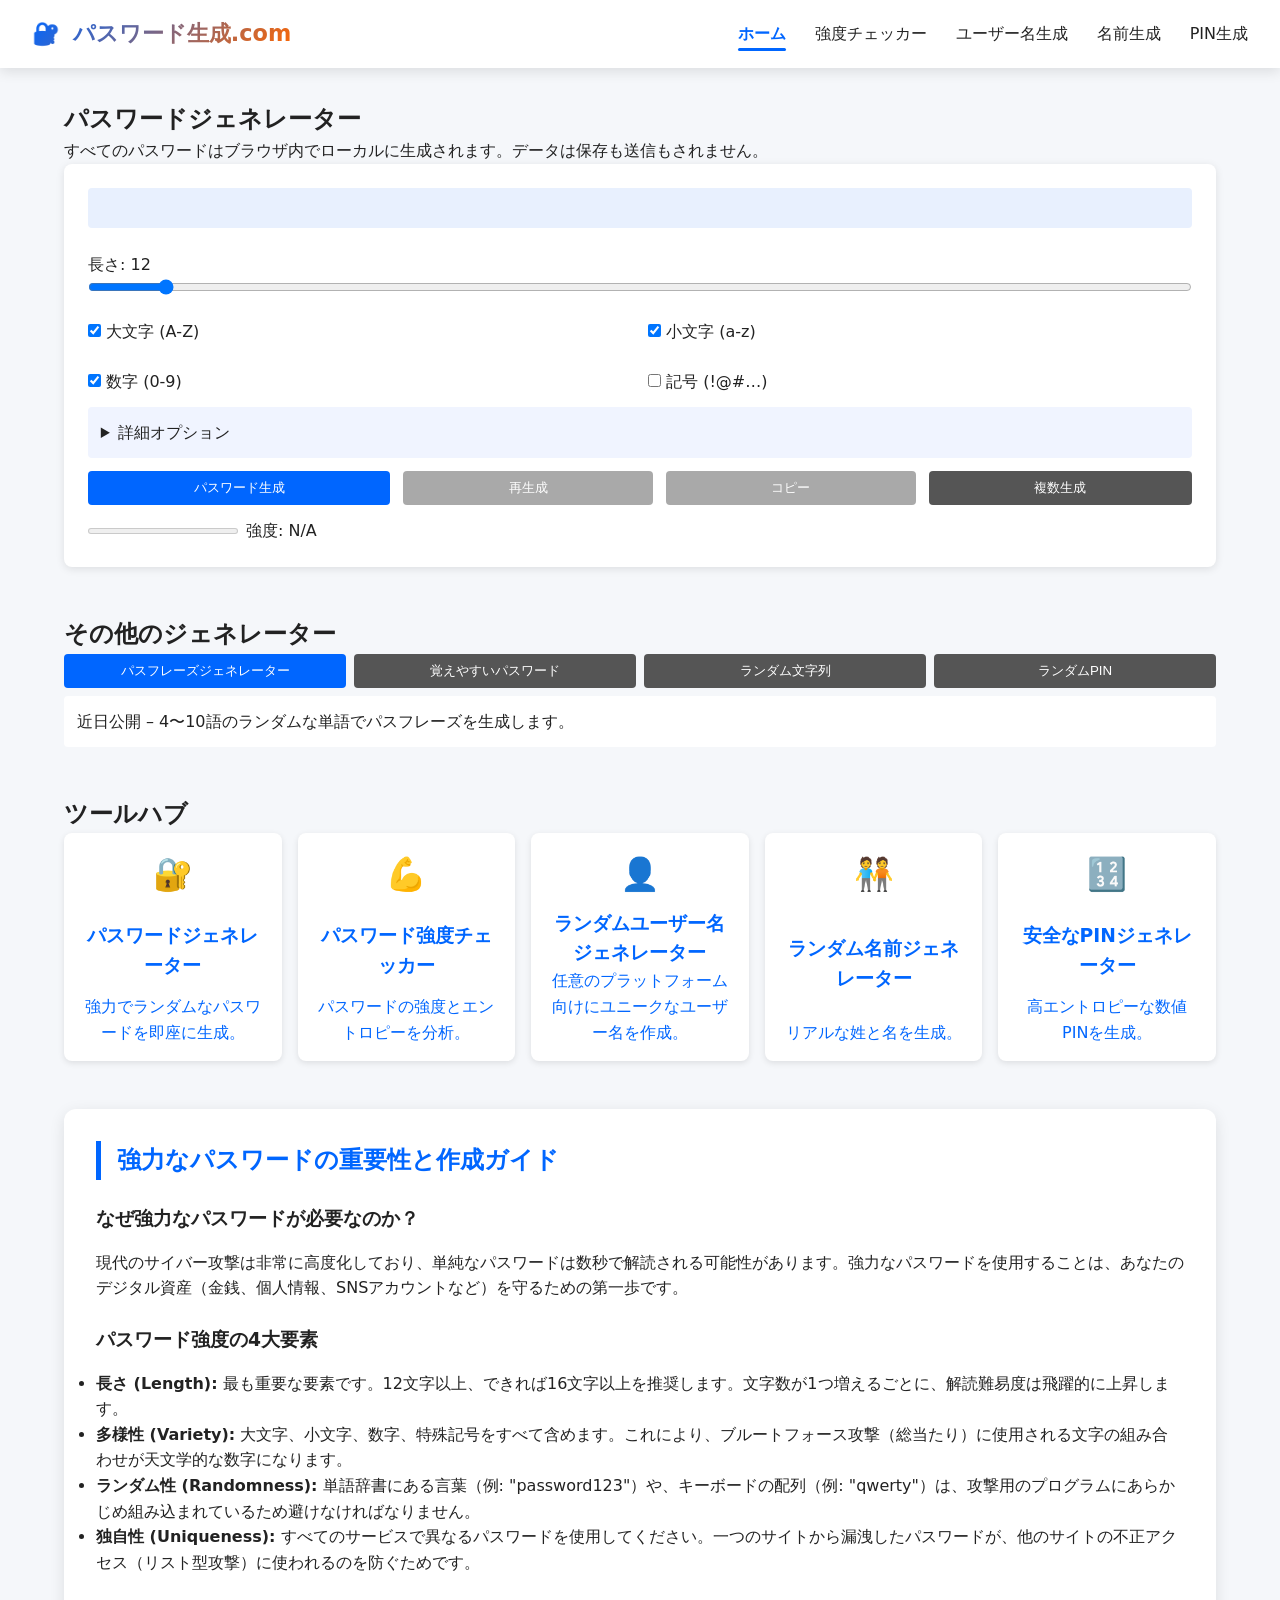
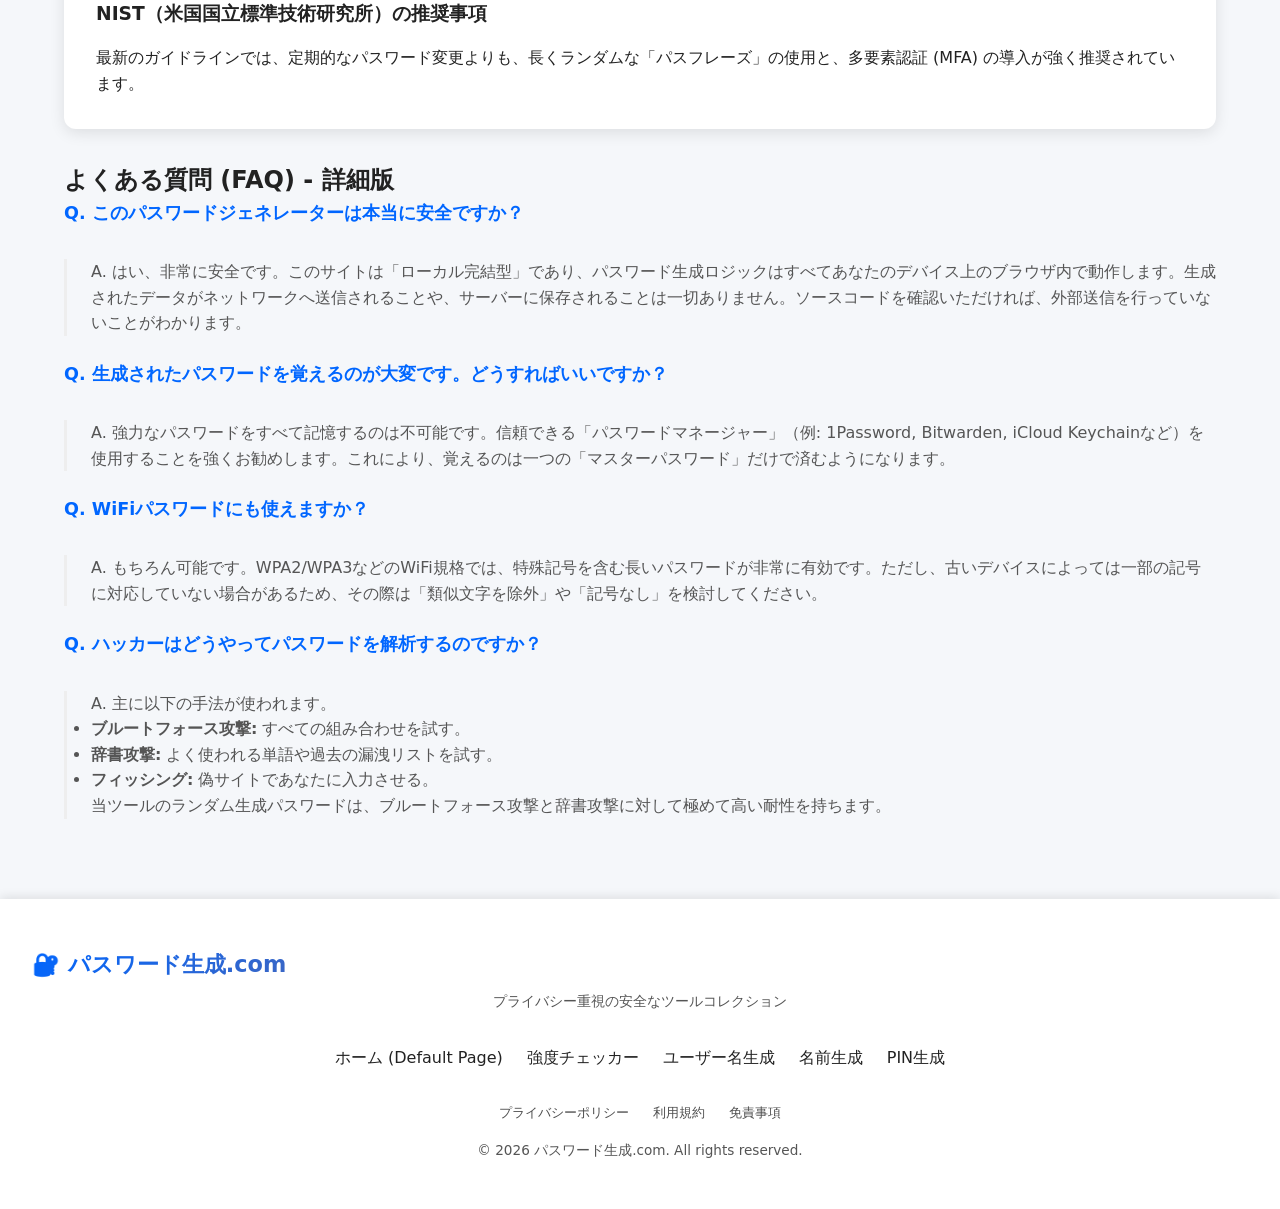
==== commit f008f405: "Initial commit" ====
--- a/index.html
+++ b/index.html
@@ -182,20 +182,28 @@
         </section>
     </main>
 
-    <!-- フッターナビゲーション -->
     <footer class="bottom-nav" aria-label="フッターナビゲーション">
         <div class="footer-brand">
             <a href="index.html" class="site-brand">🔐 パスワード生成.com</a>
             <p>プライバシー重視の安全なツールコレクション</p>
         </div>
-        <ul>
-            <li><a href="index.html" class="nav-link">ホーム (Default Page)</a></li>
-            <li><a href="tools/password-strength-checker.html" class="nav-link">パスワード強度チェッカー</a></li>
-            <li><a href="tools/random-username-generator.html" class="nav-link">ランダムユーザー名ジェネレーター</a></li>
-            <li><a href="tools/random-name-generator.html" class="nav-link">ランダム名前ジェネレーター</a></li>
-            <li><a href="tools/secure-pin-generator.html" class="nav-link">安全なPINジェネレーター</a></li>
-        </ul>
-        <p class="copyright">&copy; 2026 パスワード生成.com. All rights reserved. ユーザーのプライバシーを最優先に考えています。</p>
+        <nav class="tool-links">
+            <ul>
+                <li><a href="index.html" class="nav-link">ホーム (Default Page)</a></li>
+                <li><a href="tools/password-strength-checker.html" class="nav-link">強度チェッカー</a></li>
+                <li><a href="tools/random-username-generator.html" class="nav-link">ユーザー名生成</a></li>
+                <li><a href="tools/random-name-generator.html" class="nav-link">名前生成</a></li>
+                <li><a href="tools/secure-pin-generator.html" class="nav-link">PIN生成</a></li>
+            </ul>
+        </nav>
+        <nav class="legal-nav">
+            <ul>
+                <li><a href="legal/privacy-policy.html" class="nav-link">プライバシーポリシー</a></li>
+                <li><a href="legal/terms-of-service.html" class="nav-link">利用規約</a></li>
+                <li><a href="legal/disclaimer.html" class="nav-link">免責事項</a></li>
+            </ul>
+        </nav>
+        <p class="copyright">&copy; 2026 パスワード生成.com. All rights reserved.</p>
     </footer>
 
     <!-- JSON‑LD 構造化データ -->
--- a/css/style.css
+++ b/css/style.css
@@ -130,11 +130,22 @@
 
 .bottom-nav ul {
   display: flex;
-  gap: 2rem;
+  gap: 1.5rem;
   list-style: none;
   justify-content: center;
-  margin-bottom: 2rem;
+  margin-bottom: 1rem;
   flex-wrap: wrap;
+}
+
+.legal-nav {
+  margin-top: 1rem;
+  padding-top: 1rem;
+  border-top: 1px solid var(--border-color);
+  opacity: 0.8;
+}
+
+.legal-nav ul {
+  font-size: 0.8rem;
 }
 
 .copyright {
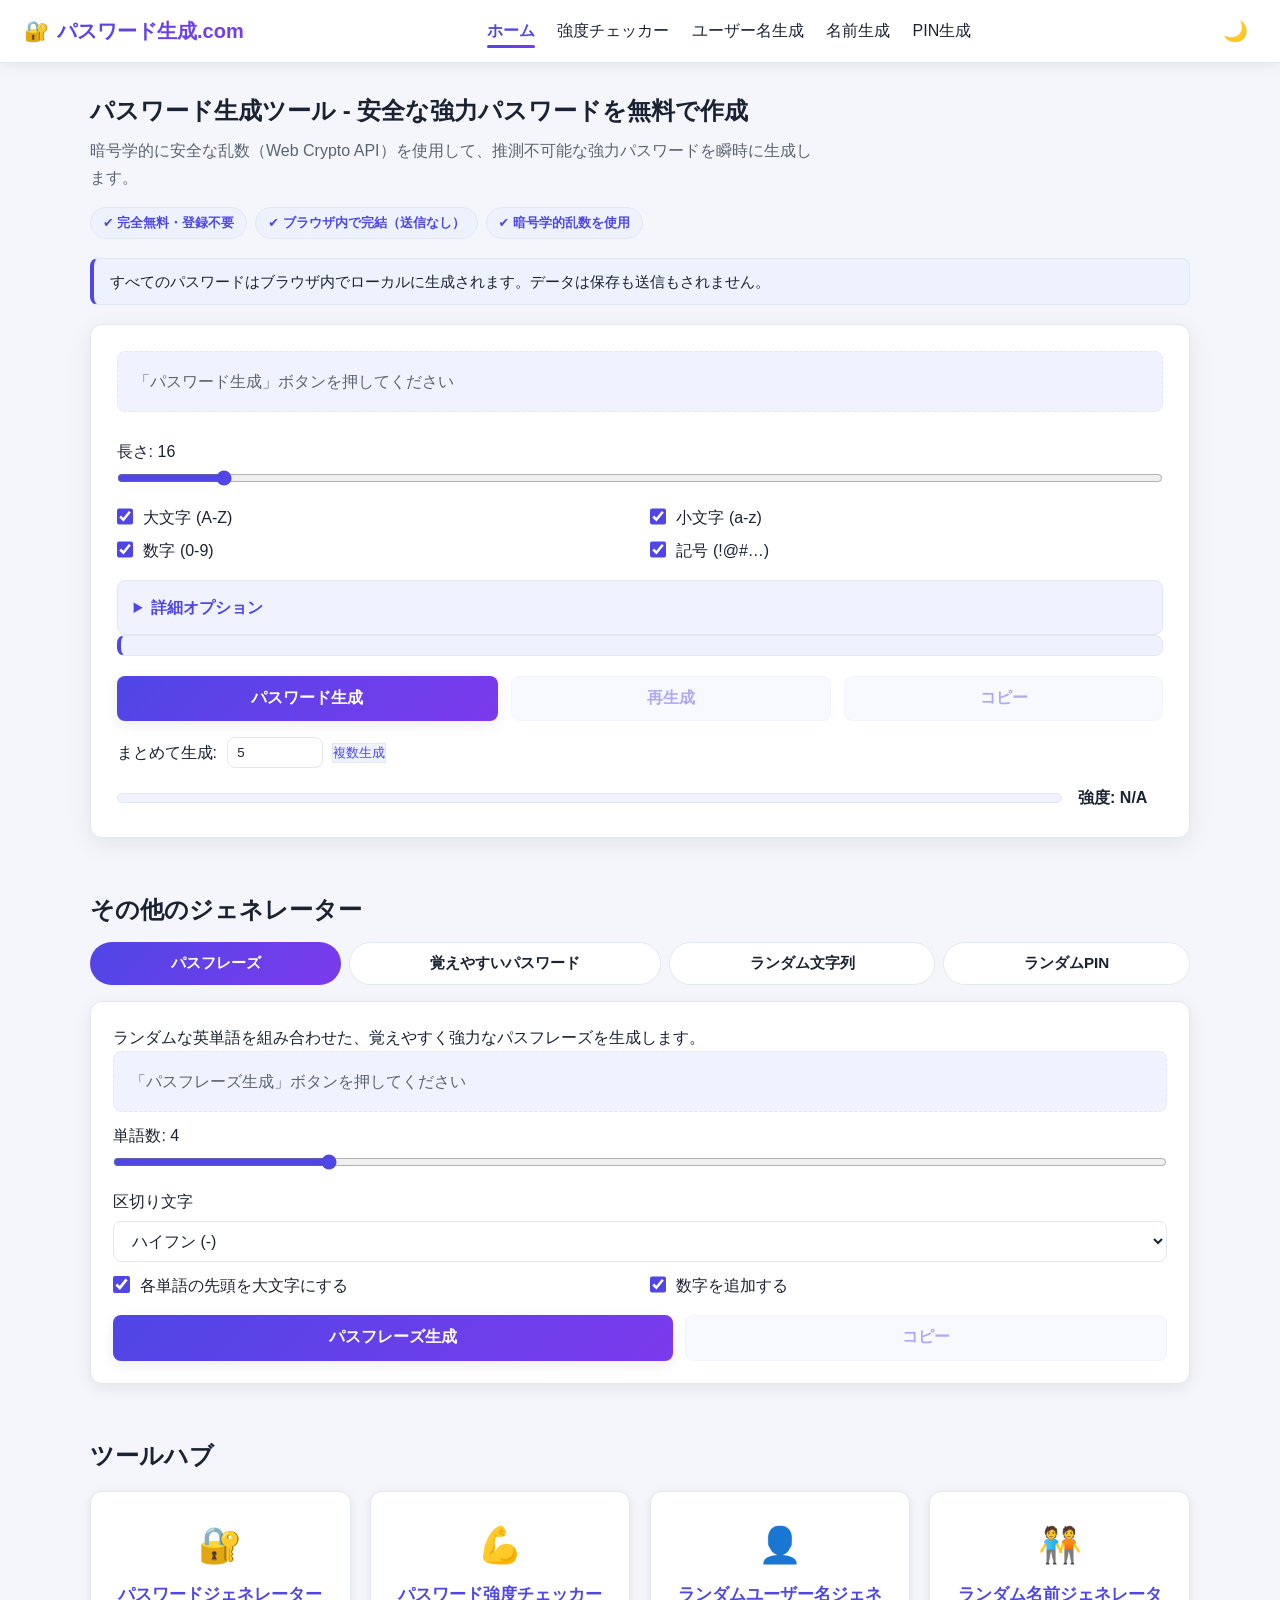
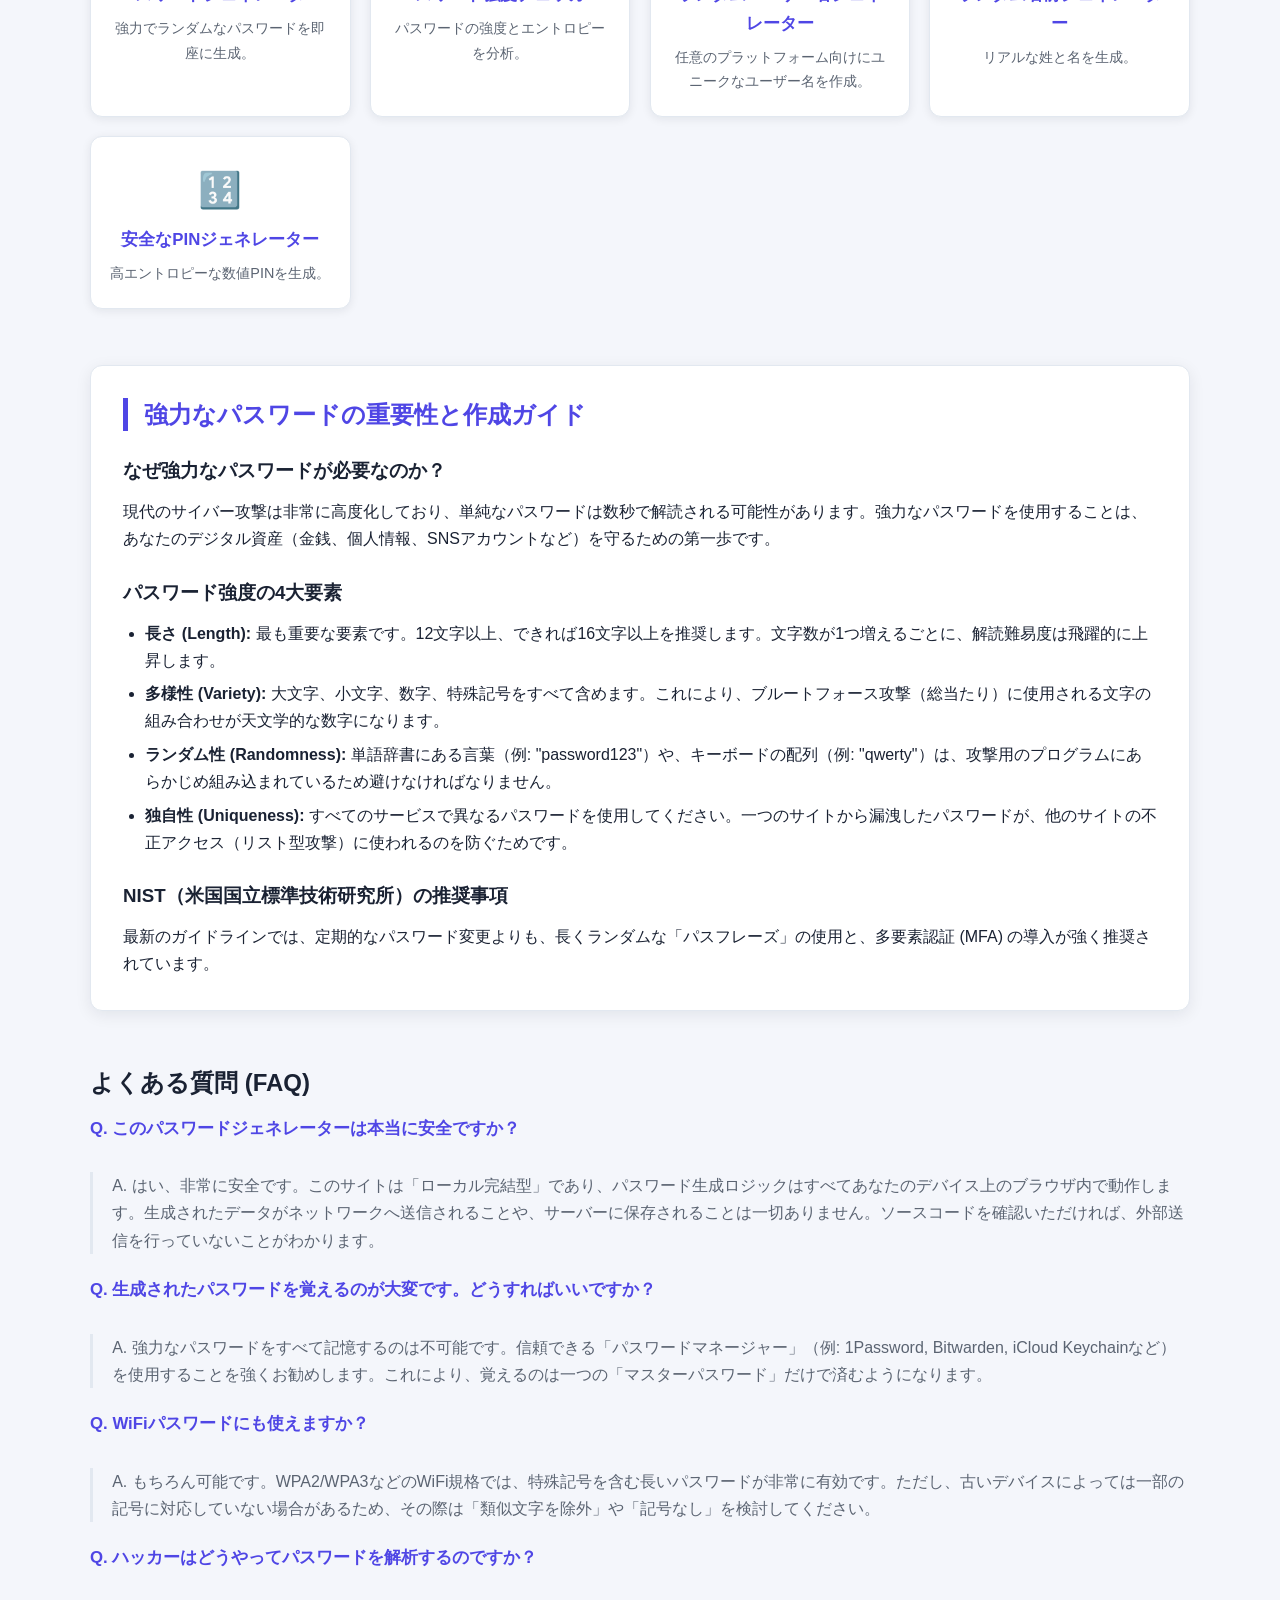
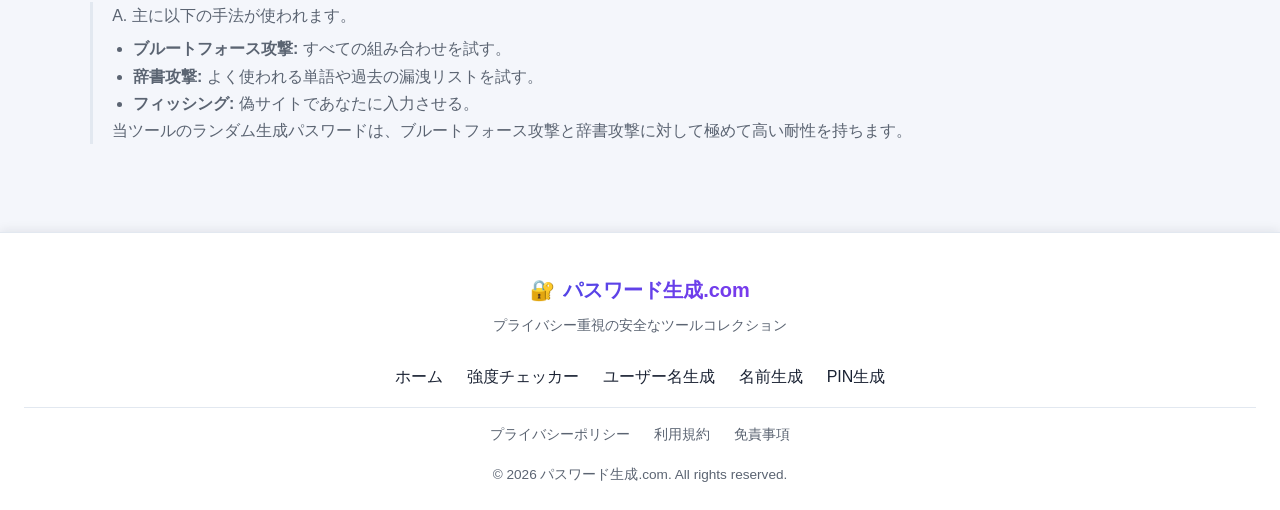
==== commit d7d70838: "Comprehensive SEO, design, and functionality overhaul **On-page SEO:** - Added FAQPage, WebSite, Sof" ====
--- a/index.html
+++ b/index.html
@@ -3,78 +3,106 @@
 
 <head>
     <meta charset="UTF-8" />
-    <meta http-equiv="X-UA-Compatible" content="IE=edge" />
     <meta name="viewport" content="width=device-width, initial-scale=1.0" />
-    <title>パスワード生成.com – 安全な強力パスワード作成ツール</title>
-    <meta name="description" content="パスワード生成.comは、ブラウザで即座に強力で安全なパスワードを生成します。データは保存も送信もされません。強度メーター、エントロピー計算、詳細オプションを含みます。" />
-    <meta name="keywords"
-        content="パスワード生成,パスワード生成.com,安全なパスワード,ランダムパスワード,強力なパスワード,WiFiパスワード,パスワードメーカー" />
+    <title>パスワード生成 - 無料で安全な強力パスワード作成ツール | パスワード生成.com</title>
+    <meta name="description"
+        content="強力で安全なランダムパスワードを無料で即座に生成。すべてブラウザ内で処理され、データの保存・送信は一切ありません。長さ・記号・除外オプション、強度メーター、エントロピー表示、パスフレーズ生成にも対応。" />
+    <link rel="canonical" href="https://secure-password-generator-ten.vercel.app/" />
+    <link rel="icon" href="/favicon.svg" type="image/svg+xml" />
+    <link rel="apple-touch-icon" href="/assets/apple-touch-icon.png" />
+    <meta name="theme-color" content="#4f46e5" />
+    <script>
+        (function () { try { var t = localStorage.getItem('theme'); if (t !== 'dark' && t !== 'light') { t = window.matchMedia && window.matchMedia('(prefers-color-scheme: dark)').matches ? 'dark' : 'light'; } document.documentElement.setAttribute('data-theme', t); } catch (e) { } })();
+    </script>
     <!-- Open Graph -->
-    <meta property="og:title" content="パスワード生成.com – 安全な強力パスワード作成ツール" />
-    <meta property="og:description" content="パスワード生成.comは、ブラウザで即座に強力で安全なパスワードを生成します。データは保存も送信もされません。" />
+    <meta property="og:site_name" content="パスワード生成.com" />
+    <meta property="og:title" content="パスワード生成 - 無料で安全な強力パスワード作成ツール" />
+    <meta property="og:description" content="強力で安全なランダムパスワードをブラウザ内で即座に生成。データの保存・送信は一切ありません。" />
     <meta property="og:type" content="website" />
-    <meta property="og:url" content="https://example.com/" />
-    <meta property="og:image" content="https://example.com/assets/og-image.png" />
+    <meta property="og:url" content="https://secure-password-generator-ten.vercel.app/" />
+    <meta property="og:image" content="https://secure-password-generator-ten.vercel.app/assets/og-image.png" />
+    <meta property="og:locale" content="ja_JP" />
     <!-- Twitter Card -->
     <meta name="twitter:card" content="summary_large_image" />
-    <meta name="twitter:title" content="パスワードジェネレーター – 安全なオンラインツールハブ" />
-    <meta name="twitter:description" content="ブラウザで即座に強力で安全なパスワードを生成します。データは保存も送信もされません。" />
-    <meta name="twitter:image" content="https://example.com/assets/twitter-image.png" />
+    <meta name="twitter:title" content="パスワード生成 - 無料で安全な強力パスワード作成ツール" />
+    <meta name="twitter:description" content="強力で安全なランダムパスワードをブラウザ内で即座に生成。データの保存・送信は一切ありません。" />
+    <meta name="twitter:image" content="https://secure-password-generator-ten.vercel.app/assets/og-image.png" />
     <link rel="stylesheet" href="css/style.css" />
+    <script src="js/site.js" defer></script>
+    <script src="js/password-generator.js" defer></script>
+    <script src="js/extra-generators.js" defer></script>
 </head>
 
 <body>
-    <!-- ダーク/ライトモード切替 -->
-    <button id="theme-toggle" aria-label="ダーク/ライトモード切替" class="theme-toggle">🌙</button>
-
-    <nav class="top-nav" aria-label="メインナビゲーション">
+    <header class="top-nav">
         <a href="index.html" class="site-brand">
-            <span>🔐</span> パスワード生成.com
+            <span aria-hidden="true">🔐</span><span class="brand-text">パスワード生成.com</span>
         </a>
-        <div class="nav-container">
+        <nav class="nav-container" id="site-menu" aria-label="メインナビゲーション">
             <ul>
-                <li><a href="index.html" class="nav-link active">ホーム</a></li>
+                <li><a href="index.html" class="nav-link active" aria-current="page">ホーム</a></li>
                 <li><a href="tools/password-strength-checker.html" class="nav-link">強度チェッカー</a></li>
                 <li><a href="tools/random-username-generator.html" class="nav-link">ユーザー名生成</a></li>
                 <li><a href="tools/random-name-generator.html" class="nav-link">名前生成</a></li>
                 <li><a href="tools/secure-pin-generator.html" class="nav-link">PIN生成</a></li>
             </ul>
+        </nav>
+        <div class="nav-actions">
+            <button id="theme-toggle" aria-label="ダークモードに切り替え" class="theme-toggle">🌙</button>
+            <button id="nav-toggle" class="nav-toggle" aria-expanded="false" aria-controls="site-menu"
+                aria-label="メニューを開閉">☰</button>
         </div>
-    </nav>
+    </header>
 
     <main>
         <!-- パスワードジェネレーターセクション -->
         <section id="password-generator" class="section">
-            <h1>パスワードジェネレーター</h1>
+            <h1>パスワード生成ツール - 安全な強力パスワードを無料で作成</h1>
+            <p class="hero-lead">暗号学的に安全な乱数（Web Crypto API）を使用して、推測不可能な強力パスワードを瞬時に生成します。</p>
+            <ul class="badges">
+                <li>✔ 完全無料・登録不要</li>
+                <li>✔ ブラウザ内で完結（送信なし）</li>
+                <li>✔ 暗号学的乱数を使用</li>
+            </ul>
             <p class="notice">すべてのパスワードはブラウザ内でローカルに生成されます。データは保存も送信もされません。</p>
             <div class="generator-container">
-                <div class="output-box" aria-live="polite" id="password-output" tabindex="0"></div>
-                <div class="controls">
-                    <label for="length">長さ: <span id="length-value">12</span></label>
-                    <input type="range" id="length" min="4" max="128" value="12" />
+                <div class="output-box placeholder" aria-live="polite" id="password-output" tabindex="0">
+                    「パスワード生成」ボタンを押してください</div>
+                <div class="controls">
+                    <label for="length">長さ: <span id="length-value">16</span></label>
+                    <input type="range" id="length" min="4" max="128" value="16" />
                     <div class="checkboxes">
-                        <label><input type="checkbox" id="uppercase" checked /> 大文字 (A‑Z)</label>
-                        <label><input type="checkbox" id="lowercase" checked /> 小文字 (a‑z)</label>
-                        <label><input type="checkbox" id="numbers" checked /> 数字 (0‑9)</label>
-                        <label><input type="checkbox" id="symbols" /> 記号 (!@#…)</label>
+                        <label><input type="checkbox" id="uppercase" checked /> 大文字 (A-Z)</label>
+                        <label><input type="checkbox" id="lowercase" checked /> 小文字 (a-z)</label>
+                        <label><input type="checkbox" id="numbers" checked /> 数字 (0-9)</label>
+                        <label><input type="checkbox" id="symbols" checked /> 記号 (!@#…)</label>
                     </div>
                     <details class="advanced-options">
                         <summary>詳細オプション</summary>
-                        <label><input type="checkbox" id="exclude-similar" /> 類似文字を除外 (O,0,l,I)</label>
-                        <label><input type="checkbox" id="exclude-ambiguous" /> 曖昧な記号を除外</label>
+                        <label><input type="checkbox" id="exclude-similar" /> 類似文字を除外 (I, l, 1, O, 0 など)</label>
+                        <label><input type="checkbox" id="exclude-ambiguous" /> 曖昧な記号を除外 ({ } [ ] / \ など)</label>
                         <label><input type="checkbox" id="no-repeats" /> 文字の繰り返しを避ける</label>
-                        <label><input type="checkbox" id="no-sequences" /> 連続文字を避ける</label>
-                        <label>プレフィックス: <input type="text" id="prefix" placeholder="例: MyApp-" /></label>
-                        <label>サフィックス: <input type="text" id="suffix" placeholder="例: -2026" /></label>
+                        <label><input type="checkbox" id="no-sequences" /> 連続文字を避ける (abc, 123 など)</label>
+                        <label for="prefix">プレフィックス: <input type="text" id="prefix" placeholder="例: MyApp-" /></label>
+                        <label for="suffix">サフィックス: <input type="text" id="suffix" placeholder="例: -2026" /></label>
                     </details>
+                    <p id="generator-note" class="notice" hidden></p>
                     <div class="action-buttons">
                         <button id="generate-btn" class="primary">パスワード生成</button>
                         <button id="regenerate-btn" class="secondary" disabled>再生成</button>
                         <button id="copy-btn" class="secondary" disabled>コピー</button>
+                    </div>
+                    <div class="inline-field" style="margin-top:1rem;">
+                        <label for="multiple-count">まとめて生成:</label>
+                        <input type="number" id="multiple-count" min="2" max="50" value="5" />
                         <button id="multiple-btn" class="secondary">複数生成</button>
                     </div>
+                    <ul class="multi-output" id="multi-output" aria-live="polite"></ul>
                     <div class="strength-meter">
-                        <meter id="strength-meter" min="0" max="100" value="0"></meter>
+                        <div class="strength-bar" role="meter" aria-label="パスワード強度" aria-valuemin="0" aria-valuemax="100"
+                            aria-valuenow="0" id="strength-bar">
+                            <span class="strength-fill" id="strength-fill"></span>
+                        </div>
                         <span id="strength-label">強度: N/A</span>
                         <span id="entropy-value"></span>
                     </div>
@@ -85,23 +113,88 @@
         <!-- 追加ジェネレータータブ -->
         <section class="section" id="additional-generators">
             <h2>その他のジェネレーター</h2>
-            <div class="tabs">
-                <button class="tab-link active" data-tab="passphrase">パスフレーズジェネレーター</button>
-                <button class="tab-link" data-tab="memorable">覚えやすいパスワード</button>
-                <button class="tab-link" data-tab="random-string">ランダム文字列</button>
-                <button class="tab-link" data-tab="pin">ランダムPIN</button>
-            </div>
-            <div class="tab-content" id="passphrase" style="display:block;">
-                <p>近日公開 – 4〜10語のランダムな単語でパスフレーズを生成します。</p>
-            </div>
-            <div class="tab-content" id="memorable" style="display:none;">
-                <p>近日公開 – 発音しやすく覚えやすいパスワードを生成します。</p>
-            </div>
-            <div class="tab-content" id="random-string" style="display:none;">
-                <p>近日公開 – ランダムな英数字文字列を生成します。</p>
-            </div>
-            <div class="tab-content" id="pin" style="display:none;">
-                <p>近日公開 – 高エントロピーな数値PINを生成します。</p>
+            <div class="tabs" role="tablist" aria-label="追加のジェネレーター">
+                <button class="tab-link active" id="tab-passphrase" role="tab" aria-selected="true"
+                    aria-controls="passphrase" data-tab="passphrase">パスフレーズ</button>
+                <button class="tab-link" id="tab-memorable" role="tab" aria-selected="false" aria-controls="memorable"
+                    data-tab="memorable">覚えやすいパスワード</button>
+                <button class="tab-link" id="tab-random-string" role="tab" aria-selected="false"
+                    aria-controls="random-string" data-tab="random-string">ランダム文字列</button>
+                <button class="tab-link" id="tab-pin" role="tab" aria-selected="false" aria-controls="pin"
+                    data-tab="pin">ランダムPIN</button>
+            </div>
+
+            <div class="tab-content" id="passphrase" role="tabpanel" aria-labelledby="tab-passphrase">
+                <p>ランダムな英単語を組み合わせた、覚えやすく強力なパスフレーズを生成します。</p>
+                <div class="output-box placeholder" id="passphrase-output" aria-live="polite">「パスフレーズ生成」ボタンを押してください</div>
+                <div class="controls">
+                    <label for="passphrase-words">単語数: <span id="passphrase-words-val">4</span></label>
+                    <input type="range" id="passphrase-words" min="3" max="8" value="4" />
+                    <label for="passphrase-separator">区切り文字</label>
+                    <select id="passphrase-separator">
+                        <option value="-">ハイフン (-)</option>
+                        <option value="_">アンダースコア (_)</option>
+                        <option value=".">ドット (.)</option>
+                        <option value=" ">スペース</option>
+                    </select>
+                    <div class="checkboxes">
+                        <label><input type="checkbox" id="passphrase-capitalize" checked /> 各単語の先頭を大文字にする</label>
+                        <label><input type="checkbox" id="passphrase-number" checked /> 数字を追加する</label>
+                    </div>
+                    <div class="action-buttons">
+                        <button id="passphrase-generate" class="primary">パスフレーズ生成</button>
+                        <button id="passphrase-copy" class="secondary" disabled>コピー</button>
+                    </div>
+                </div>
+            </div>
+
+            <div class="tab-content" id="memorable" role="tabpanel" aria-labelledby="tab-memorable" hidden>
+                <p>発音しやすい音節を組み合わせた、記憶しやすいパスワードを生成します。</p>
+                <div class="output-box placeholder" id="memorable-output" aria-live="polite">「生成」ボタンを押してください</div>
+                <div class="controls">
+                    <label for="memorable-syllables">音節数: <span id="memorable-syllables-val">4</span></label>
+                    <input type="range" id="memorable-syllables" min="3" max="7" value="4" />
+                    <div class="checkboxes">
+                        <label><input type="checkbox" id="memorable-digits" checked /> 末尾に数字を追加する</label>
+                        <label><input type="checkbox" id="memorable-capitalize" checked /> 先頭を大文字にする</label>
+                    </div>
+                    <div class="action-buttons">
+                        <button id="memorable-generate" class="primary">生成</button>
+                        <button id="memorable-copy" class="secondary" disabled>コピー</button>
+                    </div>
+                </div>
+            </div>
+
+            <div class="tab-content" id="random-string" role="tabpanel" aria-labelledby="tab-random-string" hidden>
+                <p>API キーやトークンにも使える、ランダムな文字列を生成します。</p>
+                <div class="output-box placeholder" id="random-string-output" aria-live="polite">「生成」ボタンを押してください</div>
+                <div class="controls">
+                    <label for="random-string-length">長さ: <span id="random-string-length-val">24</span></label>
+                    <input type="range" id="random-string-length" min="8" max="64" value="24" />
+                    <label for="random-string-type">文字の種類</label>
+                    <select id="random-string-type">
+                        <option value="alnum">英数字 (a-z, A-Z, 0-9)</option>
+                        <option value="hex">16進数 (0-9, a-f)</option>
+                        <option value="base64url">URL セーフ (英数字 + - _)</option>
+                    </select>
+                    <div class="action-buttons">
+                        <button id="random-string-generate" class="primary">生成</button>
+                        <button id="random-string-copy" class="secondary" disabled>コピー</button>
+                    </div>
+                </div>
+            </div>
+
+            <div class="tab-content" id="pin" role="tabpanel" aria-labelledby="tab-pin" hidden>
+                <p>暗号学的に安全な乱数で数値 PIN を生成します。より詳しい設定は<a href="tools/secure-pin-generator.html">PIN生成ツール</a>へ。</p>
+                <div class="output-box placeholder" id="pin-tab-output" aria-live="polite">「PIN生成」ボタンを押してください</div>
+                <div class="controls">
+                    <label for="pin-tab-length">PINの長さ: <span id="pin-tab-length-val">6</span></label>
+                    <input type="range" id="pin-tab-length" min="4" max="12" value="6" />
+                    <div class="action-buttons">
+                        <button id="pin-tab-generate" class="primary">PIN生成</button>
+                        <button id="pin-tab-copy" class="secondary" disabled>コピー</button>
+                    </div>
+                </div>
             </div>
         </section>
 
@@ -110,27 +203,27 @@
             <h2>ツールハブ</h2>
             <div class="grid">
                 <a href="#password-generator" class="card">
-                    <div class="icon">🔐</div>
+                    <div class="icon" aria-hidden="true">🔐</div>
                     <h3>パスワードジェネレーター</h3>
                     <p>強力でランダムなパスワードを即座に生成。</p>
                 </a>
                 <a href="tools/password-strength-checker.html" class="card">
-                    <div class="icon">💪</div>
+                    <div class="icon" aria-hidden="true">💪</div>
                     <h3>パスワード強度チェッカー</h3>
                     <p>パスワードの強度とエントロピーを分析。</p>
                 </a>
                 <a href="tools/random-username-generator.html" class="card">
-                    <div class="icon">👤</div>
+                    <div class="icon" aria-hidden="true">👤</div>
                     <h3>ランダムユーザー名ジェネレーター</h3>
                     <p>任意のプラットフォーム向けにユニークなユーザー名を作成。</p>
                 </a>
                 <a href="tools/random-name-generator.html" class="card">
-                    <div class="icon">🧑‍🤝‍🧑</div>
+                    <div class="icon" aria-hidden="true">🧑‍🤝‍🧑</div>
                     <h3>ランダム名前ジェネレーター</h3>
                     <p>リアルな姓と名を生成。</p>
                 </a>
                 <a href="tools/secure-pin-generator.html" class="card">
-                    <div class="icon">🔢</div>
+                    <div class="icon" aria-hidden="true">🔢</div>
                     <h3>安全なPINジェネレーター</h3>
                     <p>高エントロピーな数値PINを生成。</p>
                 </a>
@@ -143,7 +236,7 @@
             <div class="detail-text">
                 <h3>なぜ強力なパスワードが必要なのか？</h3>
                 <p>現代のサイバー攻撃は非常に高度化しており、単純なパスワードは数秒で解読される可能性があります。強力なパスワードを使用することは、あなたのデジタル資産（金銭、個人情報、SNSアカウントなど）を守るための第一歩です。</p>
-                
+
                 <h3>パスワード強度の4大要素</h3>
                 <ul>
                     <li><strong>長さ (Length):</strong> 最も重要な要素です。12文字以上、できれば16文字以上を推奨します。文字数が1つ増えるごとに、解読難易度は飛躍的に上昇します。</li>
@@ -159,7 +252,7 @@
 
         <!-- FAQ セクション -->
         <section class="section faq-section" id="faq">
-            <h2>よくある質問 (FAQ) - 詳細版</h2>
+            <h2>よくある質問 (FAQ)</h2>
             <dl>
                 <dt>Q. このパスワードジェネレーターは本当に安全ですか？</dt>
                 <dd>A. はい、非常に安全です。このサイトは「ローカル完結型」であり、パスワード生成ロジックはすべてあなたのデバイス上のブラウザ内で動作します。生成されたデータがネットワークへ送信されることや、サーバーに保存されることは一切ありません。ソースコードを確認いただければ、外部送信を行っていないことがわかります。</dd>
@@ -182,21 +275,22 @@
         </section>
     </main>
 
-    <footer class="bottom-nav" aria-label="フッターナビゲーション">
+    <footer class="bottom-nav">
         <div class="footer-brand">
-            <a href="index.html" class="site-brand">🔐 パスワード生成.com</a>
+            <a href="index.html" class="site-brand"><span aria-hidden="true">🔐</span><span
+                    class="brand-text">パスワード生成.com</span></a>
             <p>プライバシー重視の安全なツールコレクション</p>
         </div>
-        <nav class="tool-links">
+        <nav class="tool-links" aria-label="ツール一覧">
             <ul>
-                <li><a href="index.html" class="nav-link">ホーム (Default Page)</a></li>
+                <li><a href="index.html" class="nav-link">ホーム</a></li>
                 <li><a href="tools/password-strength-checker.html" class="nav-link">強度チェッカー</a></li>
                 <li><a href="tools/random-username-generator.html" class="nav-link">ユーザー名生成</a></li>
                 <li><a href="tools/random-name-generator.html" class="nav-link">名前生成</a></li>
                 <li><a href="tools/secure-pin-generator.html" class="nav-link">PIN生成</a></li>
             </ul>
         </nav>
-        <nav class="legal-nav">
+        <nav class="legal-nav" aria-label="規約・ポリシー">
             <ul>
                 <li><a href="legal/privacy-policy.html" class="nav-link">プライバシーポリシー</a></li>
                 <li><a href="legal/terms-of-service.html" class="nav-link">利用規約</a></li>
@@ -206,16 +300,27 @@
         <p class="copyright">&copy; 2026 パスワード生成.com. All rights reserved.</p>
     </footer>
 
-    <!-- JSON‑LD 構造化データ -->
+    <!-- JSON-LD 構造化データ -->
+    <script type="application/ld+json">
+  {
+    "@context": "https://schema.org",
+    "@type": "WebSite",
+    "name": "パスワード生成.com",
+    "url": "https://secure-password-generator-ten.vercel.app/",
+    "inLanguage": "ja"
+  }
+  </script>
     <script type="application/ld+json">
   {
     "@context": "https://schema.org",
     "@type": "SoftwareApplication",
-    "name": "パスワードジェネレーター",
-    "description": "ブラウザで即座に強力で安全なパスワードを生成します。データは保存も送信もされません。",
+    "name": "パスワード生成.com パスワードジェネレーター",
+    "url": "https://secure-password-generator-ten.vercel.app/",
+    "description": "強力で安全なランダムパスワードをブラウザ内で即座に生成する無料ツール。データの保存・送信は一切ありません。",
     "applicationCategory": "SecurityApplication",
     "operatingSystem": "All",
-    "offers": { "@type": "Offer", "price": "0", "priceCurrency": "USD" }
+    "inLanguage": "ja",
+    "offers": { "@type": "Offer", "price": "0", "priceCurrency": "JPY" }
   }
   </script>
     <script type="application/ld+json">
@@ -223,18 +328,41 @@
     "@context": "https://schema.org",
     "@type": "FAQPage",
     "mainEntity": [
-      { "@type": "Question", "name": "パスワードジェネレーターとは何ですか？", "acceptedAnswer": { "@type": "Answer", "text": "パスワードジェネレーターは、攻撃者が推測しにくいランダムで予測不可能なパスワードを生成します。" } },
-      { "@type": "Question", "name": "生成されたパスワードは安全ですか？", "acceptedAnswer": { "@type": "Answer", "text": "はい。当ツールはブラウザの暗号学的に安全な乱数生成器 (window.crypto) を使用し、高エントロピーを確保しています。" } },
-      { "@type": "Question", "name": "パスワードはどのくらいの長さが推奨されますか？", "acceptedAnswer": { "@type": "Answer", "text": "最低でも12文字を推奨します。長くなるほどセキュリティは指数的に向上します。" } },
-      { "@type": "Question", "name": "パスワードが強いとみなされる条件は？", "acceptedAnswer": { "@type": "Answer", "text": "長さ、文字種の組み合わせ、ランダム性です。一般的な単語やパターン、繰り返し文字は避けましょう。" } },
-      { "@type": "Question", "name": "ハッカーはランダムパスワードを推測できるでしょうか？", "acceptedAnswer": { "@type": "Answer", "text": "正確なパスワードが分からない限り、高エントロピーなランダムパスワードを推測することは計算上不可能です。" } },
-      { "@type": "Question", "name": "パスワードマネージャーは使用すべきですか？", "acceptedAnswer": { "@type": "Answer", "text": "ぜひご利用ください。パスワードマネージャーは強力でユニークなパスワードを安全に保存し、ログインを簡素化します。" } }
+      {
+        "@type": "Question",
+        "name": "このパスワードジェネレーターは本当に安全ですか？",
+        "acceptedAnswer": {
+          "@type": "Answer",
+          "text": "はい、非常に安全です。このサイトは「ローカル完結型」であり、パスワード生成ロジックはすべてあなたのデバイス上のブラウザ内で動作します。生成されたデータがネットワークへ送信されることや、サーバーに保存されることは一切ありません。ソースコードを確認いただければ、外部送信を行っていないことがわかります。"
+        }
+      },
+      {
+        "@type": "Question",
+        "name": "生成されたパスワードを覚えるのが大変です。どうすればいいですか？",
+        "acceptedAnswer": {
+          "@type": "Answer",
+          "text": "強力なパスワードをすべて記憶するのは不可能です。信頼できる「パスワードマネージャー」（例: 1Password, Bitwarden, iCloud Keychainなど）を使用することを強くお勧めします。これにより、覚えるのは一つの「マスターパスワード」だけで済むようになります。"
+        }
+      },
+      {
+        "@type": "Question",
+        "name": "WiFiパスワードにも使えますか？",
+        "acceptedAnswer": {
+          "@type": "Answer",
+          "text": "もちろん可能です。WPA2/WPA3などのWiFi規格では、特殊記号を含む長いパスワードが非常に有効です。ただし、古いデバイスによっては一部の記号に対応していない場合があるため、その際は「類似文字を除外」や「記号なし」を検討してください。"
+        }
+      },
+      {
+        "@type": "Question",
+        "name": "ハッカーはどうやってパスワードを解析するのですか？",
+        "acceptedAnswer": {
+          "@type": "Answer",
+          "text": "主に、すべての組み合わせを試す「ブルートフォース攻撃」、よく使われる単語や過去の漏洩リストを試す「辞書攻撃」、偽サイトで入力させる「フィッシング」が使われます。当ツールのランダム生成パスワードは、ブルートフォース攻撃と辞書攻撃に対して極めて高い耐性を持ちます。"
+        }
+      }
     ]
   }
   </script>
-
-    <script src="js/password-generator.js"></script>
-    <script src="js/password-strength.js"></script>
 </body>
 
-</html>+</html>
--- a/css/style.css
+++ b/css/style.css
@@ -1,21 +1,47 @@
-/* CSS Variables for Light/Dark Themes */
+/* ==========================================================================
+   パスワード生成.com – サイト共通スタイル
+   Design tokens (light/dark) + components
+   ========================================================================== */
+
 :root {
-  --bg-color: #f5f7fa;
-  --text-color: #222222;
-  --primary-color: #0066ff;
-  --secondary-color: #555555;
+  --bg-color: #f4f6fb;
+  --text-color: #1a2233;
+  --text-muted: #5b6472;
+  --primary-color: #4f46e5;
+  --primary-hover: #4338ca;
+  --primary-soft: #eef2ff;
+  --accent-color: #7c3aed;
   --card-bg: #ffffff;
-  --card-shadow: rgba(0, 0, 0, 0.1);
-  --accent-color: #ff6600;
-}
+  --card-shadow: rgba(15, 23, 42, 0.08);
+  --border-color: #e2e8f0;
+  --input-bg: #ffffff;
+  --output-bg: #f0f3ff;
+  --success-color: #16a34a;
+  --good-color: #65a30d;
+  --warn-color: #d97706;
+  --danger-color: #dc2626;
+  --radius: 12px;
+  --radius-sm: 8px;
+  --secondary-color: var(--text-muted); /* 後方互換 */
+}
+
 [data-theme="dark"] {
-  --bg-color: #121212;
-  --text-color: #e0e0e0;
-  --primary-color: #4a90e2;
-  --secondary-color: #bbbbbb;
-  --card-bg: #1e1e1e;
-  --card-shadow: rgba(0, 0, 0, 0.5);
-  --accent-color: #ff9500;
+  --bg-color: #0f1420;
+  --text-color: #e5eaf3;
+  --text-muted: #9aa5b5;
+  --primary-color: #818cf8;
+  --primary-hover: #a5b4fc;
+  --primary-soft: rgba(129, 140, 248, 0.14);
+  --accent-color: #a78bfa;
+  --card-bg: #1a2130;
+  --card-shadow: rgba(0, 0, 0, 0.45);
+  --border-color: #2c3548;
+  --input-bg: #131928;
+  --output-bg: #202942;
+  --success-color: #4ade80;
+  --good-color: #a3e635;
+  --warn-color: #fbbf24;
+  --danger-color: #f87171;
 }
 
 * {
@@ -24,14 +50,32 @@
   padding: 0;
 }
 
+html {
+  scroll-behavior: smooth;
+}
+
+@media (prefers-reduced-motion: reduce) {
+  html {
+    scroll-behavior: auto;
+  }
+  *,
+  *::before,
+  *::after {
+    transition-duration: 0.01ms !important;
+    animation-duration: 0.01ms !important;
+  }
+}
+
 body {
-  font-family: 'Inter', system-ui, sans-serif;
+  font-family: "Helvetica Neue", Arial, "Hiragino Kaku Gothic ProN",
+    "Hiragino Sans", "BIZ UDPGothic", Meiryo, system-ui, sans-serif;
   background: var(--bg-color);
   color: var(--text-color);
-  line-height: 1.6;
+  line-height: 1.7;
   min-height: 100vh;
   display: flex;
   flex-direction: column;
+  -webkit-font-smoothing: antialiased;
 }
 
 a {
@@ -43,51 +87,76 @@
   color: var(--accent-color);
 }
 
+:focus-visible {
+  outline: 3px solid var(--primary-color);
+  outline-offset: 2px;
+  border-radius: 4px;
+}
+
+.visually-hidden {
+  position: absolute;
+  width: 1px;
+  height: 1px;
+  padding: 0;
+  margin: -1px;
+  overflow: hidden;
+  clip: rect(0 0 0 0);
+  white-space: nowrap;
+  border: 0;
+}
+
+/* --------------------------------------------------------------------------
+   Header / navigation
+   -------------------------------------------------------------------------- */
+
 .top-nav {
   display: flex;
   justify-content: space-between;
   align-items: center;
+  flex-wrap: wrap;
+  gap: 0.5rem 1.5rem;
   background: var(--card-bg);
-  box-shadow: 0 4px 12px var(--card-shadow);
-  padding: 1rem 2rem;
+  border-bottom: 1px solid var(--border-color);
+  box-shadow: 0 2px 12px var(--card-shadow);
+  padding: 0.8rem 1.5rem;
   position: sticky;
   top: 0;
   z-index: 1000;
 }
 
 .site-brand {
-  display: flex;
+  display: inline-flex;
   align-items: center;
-  gap: 0.8rem;
-  font-size: 1.4rem;
+  gap: 0.5rem;
+  font-size: 1.25rem;
   font-weight: 800;
-  color: var(--primary-color);
   text-decoration: none;
+  white-space: nowrap;
+}
+
+.site-brand .brand-text {
   background: linear-gradient(135deg, var(--primary-color), var(--accent-color));
   -webkit-background-clip: text;
   background-clip: text;
   -webkit-text-fill-color: transparent;
-  transition: transform 0.3s ease;
-}
-
-.site-brand:hover {
-  transform: scale(1.05);
+  color: var(--primary-color);
 }
 
 .nav-container ul {
   display: flex;
-  gap: 1.8rem;
+  gap: 1.4rem;
   list-style: none;
   margin: 0;
   padding: 0;
+  flex-wrap: wrap;
 }
 
 .nav-link {
   font-weight: 500;
   color: var(--text-color);
-  padding: 0.5rem 0;
+  padding: 0.4rem 0;
   position: relative;
-  transition: color 0.3s;
+  transition: color 0.2s;
 }
 
 .nav-link:hover {
@@ -100,264 +169,659 @@
 }
 
 .nav-link.active::after {
-  content: '';
+  content: "";
   position: absolute;
-  bottom: 0;
+  bottom: -2px;
   left: 0;
   width: 100%;
   height: 3px;
-  background: var(--primary-color);
+  background: linear-gradient(90deg, var(--primary-color), var(--accent-color));
   border-radius: 2px;
 }
+
+.nav-actions {
+  display: flex;
+  align-items: center;
+  gap: 0.4rem;
+}
+
+.theme-toggle,
+.nav-toggle {
+  background: none;
+  border: 1px solid transparent;
+  font-size: 1.25rem;
+  line-height: 1;
+  cursor: pointer;
+  padding: 0.45rem;
+  border-radius: var(--radius-sm);
+  color: var(--text-color);
+  transition: background 0.2s, border-color 0.2s;
+}
+
+.theme-toggle:hover,
+.nav-toggle:hover {
+  background: var(--primary-soft);
+  border-color: var(--border-color);
+}
+
+.nav-toggle {
+  display: none;
+}
+
+@media (max-width: 860px) {
+  .nav-toggle {
+    display: inline-flex;
+  }
+  .nav-container {
+    display: none;
+    flex-basis: 100%;
+  }
+  .top-nav.nav-open .nav-container {
+    display: block;
+  }
+  .nav-container ul {
+    flex-direction: column;
+    gap: 0;
+    padding: 0.5rem 0;
+  }
+  .nav-container li {
+    border-top: 1px solid var(--border-color);
+  }
+  .nav-link {
+    display: block;
+    padding: 0.7rem 0.25rem;
+  }
+  .nav-link.active::after {
+    display: none;
+  }
+}
+
+/* --------------------------------------------------------------------------
+   Layout
+   -------------------------------------------------------------------------- */
+
+main {
+  flex: 1;
+  max-width: 1100px;
+  margin: 2rem auto;
+  width: min(92%, 1100px);
+}
+
+.section {
+  margin-bottom: 3.5rem;
+}
+
+.section > h1,
+.section > h2 {
+  margin-bottom: 0.6rem;
+  line-height: 1.35;
+}
+
+.hero-lead {
+  color: var(--text-muted);
+  max-width: 46em;
+  margin-bottom: 1rem;
+}
+
+.badges {
+  display: flex;
+  flex-wrap: wrap;
+  gap: 0.5rem;
+  margin-bottom: 1.2rem;
+  padding: 0;
+  list-style: none;
+}
+
+.badges li {
+  background: var(--primary-soft);
+  color: var(--primary-color);
+  font-size: 0.8rem;
+  font-weight: 700;
+  padding: 0.25rem 0.75rem;
+  border-radius: 999px;
+  border: 1px solid var(--border-color);
+}
+
+.notice {
+  display: block;
+  background: var(--primary-soft);
+  border: 1px solid var(--border-color);
+  border-left: 4px solid var(--primary-color);
+  color: var(--text-color);
+  border-radius: var(--radius-sm);
+  padding: 0.6rem 1rem;
+  margin-bottom: 1.2rem;
+  font-size: 0.95rem;
+}
+
+.back-link {
+  margin-top: 1rem;
+}
+
+/* --------------------------------------------------------------------------
+   Generator card
+   -------------------------------------------------------------------------- */
+
+.generator-container {
+  display: flex;
+  flex-direction: column;
+  gap: 1rem;
+  background: var(--card-bg);
+  padding: 1.6rem;
+  border-radius: var(--radius);
+  border: 1px solid var(--border-color);
+  box-shadow: 0 6px 24px var(--card-shadow);
+}
+
+.output-box {
+  font-family: "SFMono-Regular", Consolas, "Liberation Mono", Menlo, monospace;
+  font-size: 1.25rem;
+  background: var(--output-bg);
+  border: 1px dashed var(--border-color);
+  padding: 1rem;
+  border-radius: var(--radius-sm);
+  word-break: break-all;
+  min-height: 3.4rem;
+  display: flex;
+  align-items: center;
+}
+
+.output-box.placeholder {
+  color: var(--text-muted);
+  font-family: inherit;
+  font-size: 1rem;
+}
+
+.controls label {
+  display: block;
+  margin-top: 0.6rem;
+  font-weight: 500;
+}
+
+.controls input[type="range"] {
+  width: 100%;
+  accent-color: var(--primary-color);
+  margin-top: 0.3rem;
+}
+
+.controls input[type="checkbox"],
+.controls input[type="radio"] {
+  accent-color: var(--primary-color);
+  width: 1.05rem;
+  height: 1.05rem;
+  vertical-align: -2px;
+  margin-right: 0.35rem;
+}
+
+.field-input,
+.controls input[type="text"],
+.controls input[type="password"],
+.controls select {
+  width: 100%;
+  padding: 0.65rem 0.85rem;
+  border-radius: var(--radius-sm);
+  border: 1px solid var(--border-color);
+  background: var(--input-bg);
+  color: var(--text-color);
+  font-size: 1rem;
+  margin-top: 0.35rem;
+}
+
+.field-input:focus,
+.controls input[type="text"]:focus,
+.controls input[type="password"]:focus,
+.controls select:focus {
+  outline: 2px solid var(--primary-color);
+  outline-offset: 0;
+  border-color: var(--primary-color);
+}
+
+.checkboxes {
+  display: flex;
+  flex-wrap: wrap;
+  gap: 0.4rem 1.2rem;
+  margin-top: 0.6rem;
+}
+
+.checkboxes label {
+  flex: 1 1 45%;
+  margin-top: 0;
+  font-weight: 400;
+}
+
+details.advanced-options {
+  margin-top: 1rem;
+  background: var(--output-bg);
+  border: 1px solid var(--border-color);
+  padding: 0.8rem 1rem;
+  border-radius: var(--radius-sm);
+}
+
+details.advanced-options summary {
+  cursor: pointer;
+  font-weight: 600;
+  color: var(--primary-color);
+}
+
+details.advanced-options label {
+  font-weight: 400;
+}
+
+.action-buttons {
+  display: flex;
+  flex-wrap: wrap;
+  gap: 0.8rem;
+  margin-top: 1rem;
+}
+
+.action-buttons button {
+  flex: 1 1 auto;
+  padding: 0.7rem 1.2rem;
+  border: none;
+  border-radius: var(--radius-sm);
+  cursor: pointer;
+  font-size: 1rem;
+  font-weight: 600;
+  transition: background 0.2s, transform 0.1s, box-shadow 0.2s;
+}
+
+button.primary {
+  background: linear-gradient(135deg, var(--primary-color), var(--accent-color));
+  color: #fff;
+  box-shadow: 0 4px 14px var(--card-shadow);
+}
+
+button.primary:hover:not(:disabled) {
+  filter: brightness(1.08);
+}
+
+button.secondary {
+  background: var(--primary-soft);
+  color: var(--primary-color);
+  border: 1px solid var(--border-color);
+}
+
+button.secondary:hover:not(:disabled) {
+  border-color: var(--primary-color);
+}
+
+button:disabled {
+  opacity: 0.45;
+  cursor: not-allowed;
+}
+
+button:hover:not(:disabled) {
+  transform: translateY(-1px);
+}
+
+button:active:not(:disabled) {
+  transform: translateY(0);
+}
+
+/* --------------------------------------------------------------------------
+   Strength meter
+   -------------------------------------------------------------------------- */
+
+.strength-meter {
+  margin-top: 1rem;
+  display: flex;
+  align-items: center;
+  flex-wrap: wrap;
+  gap: 0.5rem 1rem;
+}
+
+.strength-bar {
+  flex: 1 1 160px;
+  height: 10px;
+  min-width: 140px;
+  background: var(--output-bg);
+  border: 1px solid var(--border-color);
+  border-radius: 999px;
+  overflow: hidden;
+}
+
+.strength-fill {
+  display: block;
+  height: 100%;
+  width: 0;
+  border-radius: 999px;
+  background: var(--danger-color);
+  transition: width 0.3s ease, background 0.3s ease;
+}
+
+.strength-fill.weak { background: var(--danger-color); }
+.strength-fill.fair { background: var(--warn-color); }
+.strength-fill.strong { background: var(--good-color); }
+.strength-fill.very-strong { background: var(--success-color); }
+
+#strength-label {
+  font-weight: 700;
+}
+
+#entropy-value {
+  color: var(--text-muted);
+  font-size: 0.9rem;
+}
+
+.feedback-box {
+  margin-top: 1rem;
+  padding: 1rem 1.2rem;
+  background: var(--output-bg);
+  border: 1px solid var(--border-color);
+  border-radius: var(--radius-sm);
+}
+
+.feedback-box h2,
+.feedback-box h3,
+.feedback-box h4 {
+  margin-bottom: 0.5rem;
+  font-size: 1rem;
+}
+
+.feedback-box ul {
+  padding-left: 1.3rem;
+}
+
+/* 複数生成の結果リスト */
+.multi-output {
+  margin-top: 1rem;
+  display: none;
+  flex-direction: column;
+  gap: 0.5rem;
+}
+
+.multi-output.visible {
+  display: flex;
+}
+
+.multi-output li {
+  display: flex;
+  align-items: center;
+  justify-content: space-between;
+  gap: 0.8rem;
+  list-style: none;
+  font-family: "SFMono-Regular", Consolas, "Liberation Mono", Menlo, monospace;
+  background: var(--output-bg);
+  border: 1px solid var(--border-color);
+  border-radius: var(--radius-sm);
+  padding: 0.5rem 0.8rem;
+  word-break: break-all;
+}
+
+.multi-output button {
+  flex: 0 0 auto;
+  font-size: 0.85rem;
+  padding: 0.35rem 0.8rem;
+}
+
+.inline-field {
+  display: flex;
+  align-items: center;
+  gap: 0.6rem;
+  flex-wrap: wrap;
+}
+
+.inline-field label {
+  margin-top: 0;
+}
+
+.inline-field input[type="number"] {
+  width: 6rem;
+  padding: 0.45rem 0.6rem;
+  border-radius: var(--radius-sm);
+  border: 1px solid var(--border-color);
+  background: var(--input-bg);
+  color: var(--text-color);
+}
+
+/* --------------------------------------------------------------------------
+   Tabs
+   -------------------------------------------------------------------------- */
+
+.tabs {
+  display: flex;
+  flex-wrap: wrap;
+  gap: 0.5rem;
+  margin: 1rem 0;
+}
+
+.tab-link {
+  flex: 1 1 auto;
+  padding: 0.6rem 1rem;
+  background: var(--card-bg);
+  color: var(--text-color);
+  border: 1px solid var(--border-color);
+  border-radius: 999px;
+  cursor: pointer;
+  font-weight: 600;
+  font-size: 0.95rem;
+  transition: background 0.2s, color 0.2s, border-color 0.2s;
+}
+
+.tab-link:hover {
+  border-color: var(--primary-color);
+  color: var(--primary-color);
+}
+
+.tab-link.active {
+  background: linear-gradient(135deg, var(--primary-color), var(--accent-color));
+  border-color: transparent;
+  color: #fff;
+}
+
+.tab-content {
+  padding: 1.4rem;
+  background: var(--card-bg);
+  border: 1px solid var(--border-color);
+  border-radius: var(--radius);
+  box-shadow: 0 4px 16px var(--card-shadow);
+}
+
+.tab-content[hidden] {
+  display: none;
+}
+
+/* --------------------------------------------------------------------------
+   Tools hub grid
+   -------------------------------------------------------------------------- */
+
+.grid {
+  display: grid;
+  grid-template-columns: repeat(auto-fit, minmax(210px, 1fr));
+  gap: 1.2rem;
+  margin-top: 1.2rem;
+}
+
+.card {
+  background: var(--card-bg);
+  padding: 1.4rem 1.2rem;
+  border-radius: var(--radius);
+  border: 1px solid var(--border-color);
+  text-align: center;
+  box-shadow: 0 2px 10px var(--card-shadow);
+  transition: transform 0.2s, box-shadow 0.2s, border-color 0.2s;
+  display: flex;
+  flex-direction: column;
+  gap: 0.4rem;
+  color: var(--text-color);
+}
+
+.card:hover {
+  transform: translateY(-4px);
+  box-shadow: 0 10px 26px var(--card-shadow);
+  border-color: var(--primary-color);
+  color: var(--text-color);
+}
+
+.card .icon {
+  font-size: 2.2rem;
+}
+
+.card h3 {
+  font-size: 1.05rem;
+  color: var(--primary-color);
+}
+
+.card p {
+  font-size: 0.9rem;
+  color: var(--text-muted);
+}
+
+/* --------------------------------------------------------------------------
+   Content / FAQ sections
+   -------------------------------------------------------------------------- */
+
+.content-detail {
+  background: var(--card-bg);
+  border: 1px solid var(--border-color);
+  padding: 2rem;
+  border-radius: var(--radius);
+  box-shadow: 0 4px 16px var(--card-shadow);
+}
+
+.content-detail h2 {
+  margin-bottom: 1.2rem;
+  color: var(--primary-color);
+  border-left: 5px solid var(--primary-color);
+  padding-left: 1rem;
+  line-height: 1.4;
+}
+
+.content-detail h3 {
+  margin: 1.5rem 0 0.7rem;
+}
+
+.content-detail ul {
+  padding-left: 1.4rem;
+  margin-top: 0.5rem;
+}
+
+.content-detail li {
+  margin-bottom: 0.4rem;
+}
+
+.faq-section dl {
+  display: grid;
+  gap: 1.4rem;
+  margin-top: 1rem;
+}
+
+.faq-section dt {
+  font-weight: 700;
+  font-size: 1.05rem;
+  color: var(--primary-color);
+  margin-bottom: 0.4rem;
+}
+
+.faq-section dd {
+  margin-left: 0;
+  padding-left: 1.2rem;
+  border-left: 3px solid var(--border-color);
+  color: var(--text-muted);
+}
+
+.faq-section dd ul {
+  padding-left: 1.3rem;
+  margin-top: 0.4rem;
+}
+
+/* --------------------------------------------------------------------------
+   Legal pages
+   -------------------------------------------------------------------------- */
+
+.legal-content {
+  background: var(--card-bg);
+  border: 1px solid var(--border-color);
+  border-radius: var(--radius);
+  box-shadow: 0 4px 16px var(--card-shadow);
+  padding: 2rem;
+}
+
+.legal-content h1 {
+  margin-bottom: 1rem;
+}
+
+.legal-content section {
+  margin-top: 1.5rem;
+}
+
+.legal-content h2 {
+  font-size: 1.15rem;
+  margin-bottom: 0.5rem;
+  color: var(--primary-color);
+}
+
+/* --------------------------------------------------------------------------
+   Footer
+   -------------------------------------------------------------------------- */
 
 .bottom-nav {
   background: var(--card-bg);
+  border-top: 1px solid var(--border-color);
   box-shadow: 0 -2px 10px var(--card-shadow);
-  padding: 3rem 2rem;
+  padding: 2.5rem 1.5rem 1.5rem;
   margin-top: auto;
   text-align: center;
 }
 
 .footer-brand {
-  margin-bottom: 2rem;
+  margin-bottom: 1.6rem;
 }
 
 .footer-brand p {
-  margin-top: 0.5rem;
-  color: var(--secondary-color);
+  margin-top: 0.4rem;
+  color: var(--text-muted);
   font-size: 0.9rem;
 }
 
 .bottom-nav ul {
   display: flex;
-  gap: 1.5rem;
+  gap: 0.6rem 1.5rem;
   list-style: none;
   justify-content: center;
   margin-bottom: 1rem;
   flex-wrap: wrap;
+  padding: 0;
 }
 
 .legal-nav {
-  margin-top: 1rem;
+  margin-top: 0.5rem;
   padding-top: 1rem;
   border-top: 1px solid var(--border-color);
-  opacity: 0.8;
 }
 
 .legal-nav ul {
-  font-size: 0.8rem;
+  font-size: 0.85rem;
+}
+
+.legal-nav .nav-link {
+  color: var(--text-muted);
 }
 
 .copyright {
   font-size: 0.85rem;
-  color: var(--secondary-color);
+  color: var(--text-muted);
   margin-top: 1rem;
 }
 
-.theme-toggle {
-  position: fixed;
-  top: 1rem;
-  right: 1rem;
-  background: none;
-  border: none;
-  font-size: 1.5rem;
-  cursor: pointer;
-}
-
-main {
-  flex: 1;
-  max-width: 1200px;
-  margin: 2rem auto;
-  width: 90%;
-}
-
-.section {
-  margin-bottom: 3rem;
-}
-
-.generator-container {
-  display: flex;
-  flex-direction: column;
-  gap: 1rem;
-  background: var(--card-bg);
-  padding: 1.5rem;
-  border-radius: 8px;
-  box-shadow: 0 2px 8px var(--card-shadow);
-}
-
-.output-box {
-  font-family: 'Courier New', monospace;
-  font-size: 1.2rem;
-  background: #e8f0fe;
-  padding: 0.8rem;
-  border-radius: 4px;
-  word-break: break-all;
-  min-height: 2.5rem;
-}
-[data-theme="dark"] .output-box { background: #2c3e50; }
-
-.controls label {
-  display: block;
-  margin-top: 0.5rem;
-}
-.controls input[type="range"] {
-  width: 100%;
-}
-.checkboxes {
-  display: flex;
-  flex-wrap: wrap;
-  gap: 1rem;
-  margin-top: 0.5rem;
-}
-.checkboxes label {
-  flex: 1 1 45%;
-}
-
-details.advanced-options {
-  margin-top: 0.8rem;
-  background: #f0f4ff;
-  padding: 0.8rem;
-  border-radius: 4px;
-}
-[data-theme="dark"] details.advanced-options { background: #2a2f3a; }
-
-.action-buttons {
-  display: flex;
-  flex-wrap: wrap;
-  gap: 0.8rem;
-  margin-top: 0.8rem;
-}
-.action-buttons button {
-  flex: 1 1 auto;
-  padding: 0.5rem 1rem;
-  border: none;
-  border-radius: 4px;
-  cursor: pointer;
-  transition: background 0.2s, transform 0.1s;
-}
-button.primary { background: var(--primary-color); color: #fff; }
-button.secondary { background: var(--secondary-color); color: #fff; }
-button:disabled { opacity: 0.5; cursor: not-allowed; }
-button:hover:not(:disabled) { transform: translateY(-2px); }
-
-.strength-meter {
-  margin-top: 0.8rem;
-  display: flex;
-  align-items: center;
-  gap: 0.5rem;
-}
-#strength-meter {
-  width: 150px;
-  height: 12px;
-}
-
-/* Tabs */
-.tabs {
-  display: flex;
-  gap: 0.5rem;
-  margin-bottom: 0.5rem;
-}
-.tab-link {
-  flex: 1;
-  padding: 0.5rem;
-  background: var(--secondary-color);
-  color: #fff;
-  border: none;
-  border-radius: 4px;
-  cursor: pointer;
-}
-.tab-link.active { background: var(--primary-color); }
-.tab-content { padding: 0.8rem; background: var(--card-bg); border-radius: 4px; }
-
-/* Tools Hub Grid */
-.grid {
-  display: grid;
-  grid-template-columns: repeat(auto-fit, minmax(200px, 1fr));
-  gap: 1rem;
-}
-.card {
-  background: var(--card-bg);
-  padding: 1rem;
-  border-radius: 8px;
-  text-align: center;
-  box-shadow: 0 2px 6px var(--card-shadow);
-  transition: transform 0.2s, box-shadow 0.2s;
-  display: flex;
-  flex-direction: column;
-  justify-content: space-between;
-  height: 100%;
-}
-.card:hover {
-  transform: translateY(-4px);
-  box-shadow: 0 4px 12px var(--card-shadow);
-}
-.card .icon { font-size: 2rem; margin-bottom: 0.5rem; }
-
-/* FAQ */
-dl { display: grid; gap: 0.5rem; }
-dt { font-weight: 600; }
-dd { margin-left: 1rem; }
-
-/* Responsive */
-@media (max-width: 900px) {
-  .top-nav {
-    flex-direction: column;
-    gap: 1rem;
-    padding: 1rem;
-  }
-}
+/* --------------------------------------------------------------------------
+   Responsive tweaks
+   -------------------------------------------------------------------------- */
 
 @media (max-width: 600px) {
-  .nav-container ul {
-    flex-direction: column;
-    align-items: center;
-    gap: 0.8rem;
-  }
-  .bottom-nav ul {
-    flex-direction: column;
-    gap: 0.8rem;
-  }
-  .grid {
-    grid-template-columns: 1fr;
-  }
-}
-
-/* Detail & FAQ Styling Expansion */
-.content-detail {
-  background: var(--card-bg);
-  padding: 2rem;
-  border-radius: 12px;
-  box-shadow: 0 4px 15px var(--card-shadow);
-  margin-bottom: 2rem;
-}
-
-.content-detail h2 {
-  margin-bottom: 1.5rem;
-  color: var(--primary-color);
-  border-left: 5px solid var(--primary-color);
-  padding-left: 1rem;
-}
-
-.content-detail h3 {
-  margin: 1.5rem 0 1rem;
-}
-
-.faq-section dl {
-  gap: 1.5rem;
-}
-
-.faq-section dt {
-  font-size: 1.1rem;
-  color: var(--primary-color);
-  margin-bottom: 0.5rem;
-}
-
-.faq-section dd {
-  margin-left: 0;
-  padding-left: 1.5rem;
-  border-left: 3px solid #eee;
-  color: var(--secondary-color);
-}
-[data-theme="dark"] .faq-section dd {
-  border-left-color: #333;
-}
+  main {
+    margin-top: 1.2rem;
+  }
+  .generator-container,
+  .content-detail,
+  .tab-content,
+  .legal-content {
+    padding: 1.1rem;
+  }
+  .action-buttons button {
+    flex: 1 1 100%;
+  }
+  .checkboxes label {
+    flex: 1 1 100%;
+  }
+}
